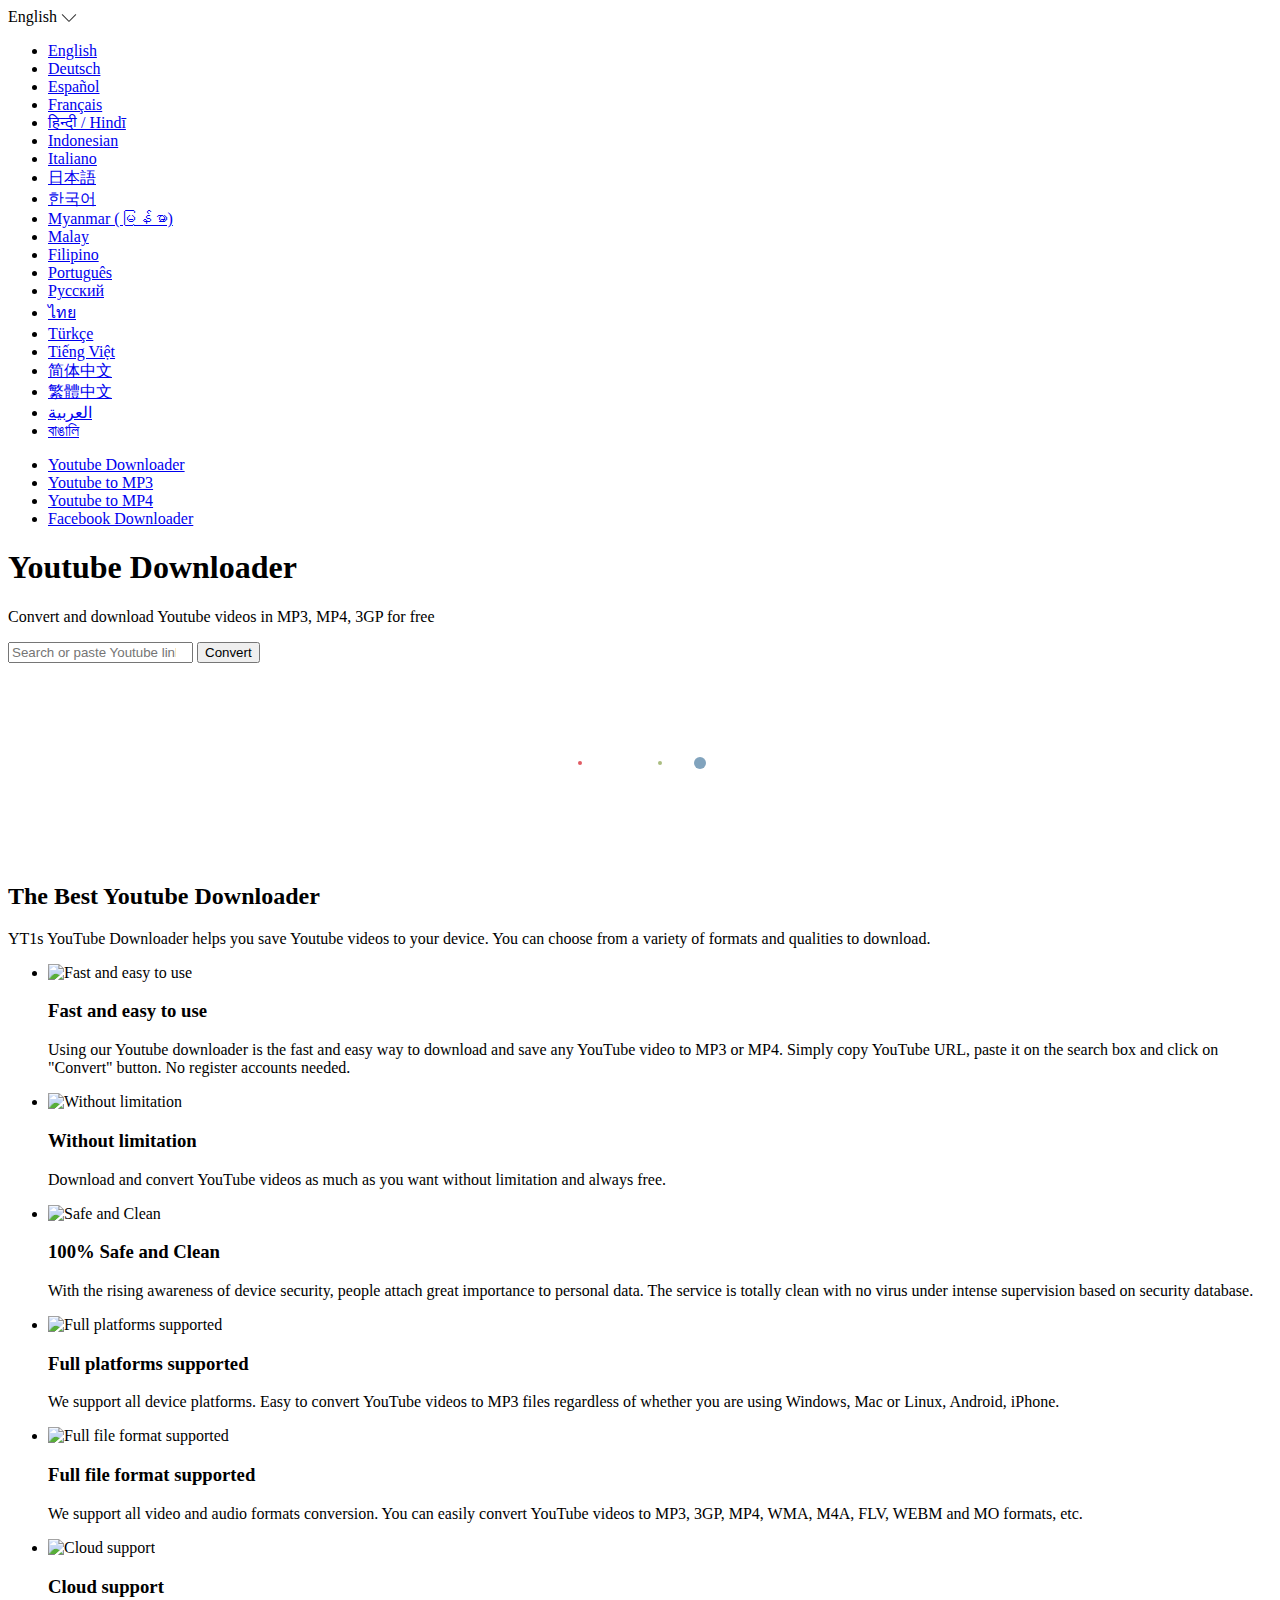
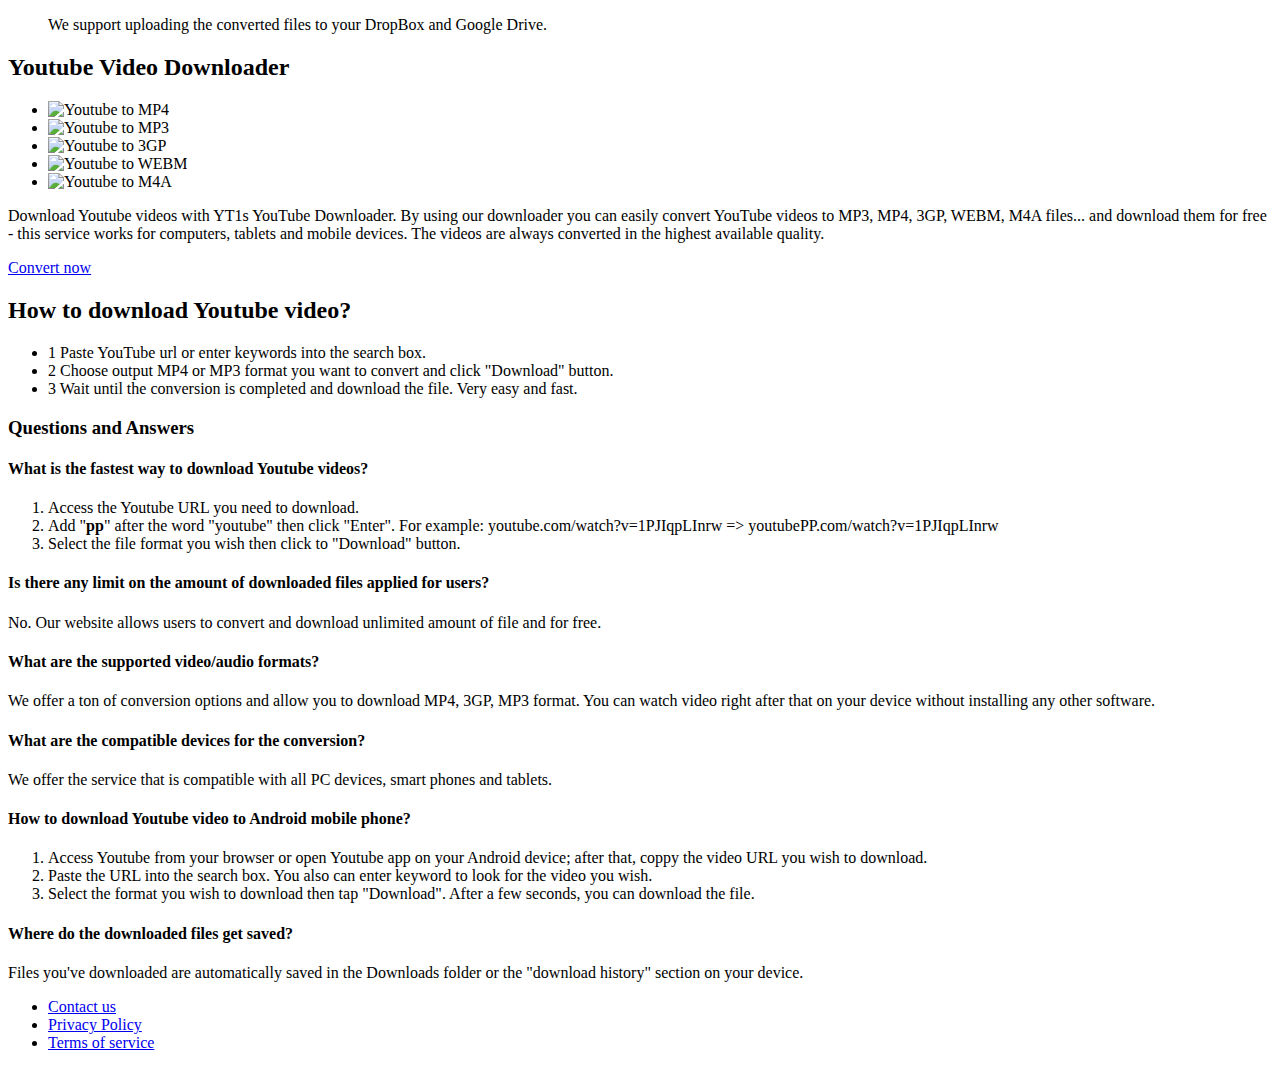
==== index.html @ 45b71938 "initial" ====
<!DOCTYPE html>
<html lang="en">

<head>
    <title>Youtube Downloader - Online Youtube Video Downloader | YT1s.com</title>
    <meta http-equiv="content-type" content="text/html; charset=UTF-8" />
    <meta name="viewport" content="width=device-width, initial-scale=1, maximum-scale=1" />
    <meta name="description"
        content="Convert and download Youtube videos to MP3, MP4, 3GP for free with our Youtube Downloader. The downloading is very quick and simple, just wait a few seconds for the file to be ready on your device." />
    <meta http-equiv="X-UA-Compatible" content="IE=edge" />
    <meta name="robots" content="index, follow">
    <meta property="og:title" content="Youtube Downloader - Online Youtube Video Downloader | YT1s.com" />
    <meta property="og:description"
        content="Convert and download Youtube videos to MP3, MP4, 3GP for free with our Youtube Downloader. The downloading is very quick and simple, just wait a few seconds for the file to be ready on your device." />
    <meta property="og:image" content="https://yt1s.com/statics/image/logo.svg" />
    <link rel="canonical" href="https://yt1s.com/en1" />
    <link rel="alternate" href="https://yt1s.com/en1" hreflang="x-default" />
    <link rel="alternate" href="https://yt1s.com/en1" hreflang="en" />
    <link rel="alternate" href="https://yt1s.com/de1" hreflang="de" />
    <link rel="alternate" href="https://yt1s.com/es1" hreflang="es" />
    <link rel="alternate" href="https://yt1s.com/fr" hreflang="fr" />
    <link rel="alternate" href="https://yt1s.com/hi" hreflang="hi" />
    <link rel="alternate" href="https://yt1s.com/id" hreflang="id" />
    <link rel="alternate" href="https://yt1s.com/it1" hreflang="it" />
    <link rel="alternate" href="https://yt1s.com/ja1" hreflang="ja" />
    <link rel="alternate" href="https://yt1s.com/ko1" hreflang="ko" />
    <link rel="alternate" href="https://yt1s.com/my1" hreflang="my" />
    <link rel="alternate" href="https://yt1s.com/ms" hreflang="ms" />
    <link rel="alternate" href="https://yt1s.com/ph" hreflang="en-PH" />
    <link rel="alternate" href="https://yt1s.com/pt1" hreflang="pt" />
    <link rel="alternate" href="https://yt1s.com/ru1" hreflang="ru" />
    <link rel="alternate" href="https://yt1s.com/th" hreflang="th" />
    <link rel="alternate" href="https://yt1s.com/tr1" hreflang="tr" />
    <link rel="alternate" href="https://yt1s.com/vi1" hreflang="vi" />
    <link rel="alternate" href="https://yt1s.com/zh-cn" hreflang="zh-CN" />
    <link rel="alternate" href="https://yt1s.com/zh-tw" hreflang="zh-TW" />
    <link rel="alternate" href="https://yt1s.com/sa1" hreflang="sa" />
    <link rel="alternate" href="https://yt1s.com/bn" hreflang="bn" />
    <link rel="icon" type="image/png" href="https://yt1s.com/statics/image/favicon.png" />
    <link rel="apple-touch-icon-precomposed" sizes="57x57"
        href="https://yt1s.com/statics/image/apple-touch-icon-57x57.png" />
    <link rel="apple-touch-icon-precomposed" sizes="114x114"
        href="https://yt1s.com/statics/image/apple-touch-icon-114x114.png" />
    <link rel="apple-touch-icon-precomposed" sizes="72x72"
        href="https://yt1s.com/statics/image/apple-touch-icon-72x72.png" />
    <link rel="apple-touch-icon-precomposed" sizes="144x144"
        href="https://yt1s.com/statics/image/apple-touch-icon-144x144.png" />
    <link rel="apple-touch-icon-precomposed" sizes="60x60"
        href="https://yt1s.com/statics/image/apple-touch-icon-60x60.png" />
    <link rel="apple-touch-icon-precomposed" sizes="120x120"
        href="https://yt1s.com/statics/image/apple-touch-icon-120x120.png" />
    <link rel="apple-touch-icon-precomposed" sizes="76x76"
        href="https://yt1s.com/statics/image/apple-touch-icon-76x76.png" />
    <link rel="apple-touch-icon-precomposed" sizes="152x152"
        href="https://yt1s.com/statics/image/apple-touch-icon-152x152.png" />
    <link rel="icon" type="image/png" href="https://yt1s.com/statics/image/favicon-196x196.png" sizes="196x196" />
    <link rel="icon" type="image/png" href="https://yt1s.com/statics/image/favicon-96x96.png" sizes="96x96" />
    <link rel="icon" type="image/png" href="https://yt1s.com/statics/image/favicon-32x32.png" sizes="32x32" />
    <link rel="icon" type="image/png" href="https://yt1s.com/statics/image/favicon-16x16.png" sizes="16x16" />
    <link rel="icon" type="image/png" href="https://yt1s.com/statics/image/favicon-128x128.png" sizes="128x128" />
    <meta name="application-name" content="YT1s" />
    <link rel="stylesheet" type="text/css" href="https://yt1s.com/statics/css/style.css?v=1.99">
</head>

<body>
    <header>
        <div class="main_nav">
            <div class="language">
                <div class="tool"><span>English </span>
                    <svg xmlns="http://www.w3.org/2000/svg" width="16" height="8" viewBox="0 0 16 8" fill="none">
                        <path
                            d="M15.0449 0.291415C14.8464 0.0929657 14.5239 0.0929657 14.3255 0.291415L7.9999 6.6294L1.66192 0.291415C1.46347 0.0929657 1.14099 0.0929657 0.942538 0.291415C0.744089 0.489865 0.744089 0.812346 0.942538 1.0108L7.62781 7.69606C7.72703 7.79529 7.85107 7.8449 7.9875 7.8449C8.11153 7.8449 8.24796 7.79529 8.34719 7.69606L15.0325 1.0108C15.2433 0.812346 15.2433 0.489865 15.0449 0.291415Z"
                            fill="#333333" />
                    </svg>
                </div>
                <div class="sub-language">
                    <ul class="sub_menu">
                        <li><a data-lang="en" href="/en1">English</a></li>
                        <li><a data-lang="de" href="/de1">Deutsch</a></li>
                        <li><a data-lang="es" href="/es1">Español</a></li>
                        <li><a data-lang="fr" href="/fr">Français</a></li>
                        <li><a data-lang="hi" href="/hi">हिन्दी / Hindī</a></li>
                        <li><a data-lang="id" href="/id">Indonesian</a></li>
                        <li><a data-lang="it" href="/it1">Italiano</a></li>
                        <li><a data-lang="ja" href="/ja1">日本語</a></li>
                        <li><a data-lang="ko" href="/ko1">한국어</a></li>
                        <li><a data-lang="my" href="/my1">Myanmar (မြန်မာ)</a></li>
                        <li><a data-lang="ms" href="/ms">Malay</a></li>
                        <li><a data-lang="ph" href="/ph">Filipino</a></li>
                        <li><a data-lang="pt" href="/pt1">Português</a></li>
                        <li><a data-lang="ru" href="/ru1">Русский</a></li>
                        <li><a data-lang="th" href="/th">ไทย</a></li>
                        <li><a data-lang="tr" href="/tr1">Türkçe</a></li>
                        <li><a data-lang="vi" href="/vi1">Tiếng Việt</a></li>
                        <li><a data-lang="zh-cn" href="/zh-cn">简体中文</a></li>
                        <li><a data-lang="zh-tw" href="/zh-tw">繁體中文</a></li>
                        <li><a data-lang="sa" href="/sa1">العربية</a></li>
                        <li><a data-lang="bn" href="/bn">বাঙালি</a></li>
                    </ul>
                </div>
            </div>
        </div>
        <div id="navbar" class="navbar-collapse">
            <ul class="nav navbar-nav">
                <li>
                    <a href="/en1" class="active">
                        Youtube Downloader
                    </a>
                </li>
                <li><a href="/youtube-to-mp3/en1">
                        Youtube to MP3
                    </a>
                </li>
                <li> <a href="/youtube-to-mp4">
                        Youtube to MP4
                    </a>
                </li>
                <li> <a href="/facebook-downloader">
                        Facebook Downloader
                    </a>
                </li>
            </ul>
        </div>
    </header>
    <div class="container">
        <div class="ftco-section center" id="convert">
            <h1 class="title">Youtube Downloader</h1>
            <p>Convert and download Youtube videos in MP3, MP4, 3GP for free</p>
            <form id="search-form" class="search-form relative" action="/en1" method="GET">
                <input id="youtubeUrlInput" type="search" name="q" class="search__input" aria-label="Search"
                    placeholder="Search or paste Youtube link here" value="">
                <button id="download" class="btn-red" type="button" onclick="generateIframe()">Convert</button>
            </form>
            <div id="loader-wrapper" class="hidden">
                <svg xmlns="http://www.w3.org/2000/svg" xmlns:xlink="http://www.w3.org/1999/xlink"
                    style="margin:auto;background:#fff;display:block;" width="200px" height="200px"
                    viewBox="0 0 100 100" preserveAspectRatio="xMidYMid">
                    <g transform="translate(20 50)">
                        <circle cx="0" cy="0" r="6" fill="#e15b64">
                            <animateTransform attributeName="transform" type="scale" begin="-0.375s" calcMode="spline"
                                keySplines="0.3 0 0.7 1;0.3 0 0.7 1" values="0;1;0" keyTimes="0;0.5;1" dur="1s"
                                repeatCount="indefinite"></animateTransform>
                        </circle>
                    </g>
                    <g transform="translate(40 50)">
                        <circle cx="0" cy="0" r="6" fill="#f8b26a">
                            <animateTransform attributeName="transform" type="scale" begin="-0.25s" calcMode="spline"
                                keySplines="0.3 0 0.7 1;0.3 0 0.7 1" values="0;1;0" keyTimes="0;0.5;1" dur="1s"
                                repeatCount="indefinite"></animateTransform>
                        </circle>
                    </g>
                    <g transform="translate(60 50)">
                        <circle cx="0" cy="0" r="6" fill="#abbd81">
                            <animateTransform attributeName="transform" type="scale" begin="-0.125s" calcMode="spline"
                                keySplines="0.3 0 0.7 1;0.3 0 0.7 1" values="0;1;0" keyTimes="0;0.5;1" dur="1s"
                                repeatCount="indefinite"></animateTransform>
                        </circle>
                    </g>
                    <g transform="translate(80 50)">
                        <circle cx="0" cy="0" r="6" fill="#81a3bd">
                            <animateTransform attributeName="transform" type="scale" begin="0s" calcMode="spline"
                                keySplines="0.3 0 0.7 1;0.3 0 0.7 1" values="0;1;0" keyTimes="0;0.5;1" dur="1s"
                                repeatCount="indefinite"></animateTransform>
                        </circle>
                    </g>
                </svg>
            </div>
            <div id="search-result">
                <!-- Iframe container -->
                <div id="iframeContainer"></div>
            </div>
        </div>
        <div class="ftco-section center">
            <h2 class="title">The Best Youtube Downloader</h2>
            <p class="mw70">YT1s YouTube Downloader helps you save Youtube videos to your device. You can choose from a
                variety of formats and qualities to download.</p>
            <ul class="listitem items-more">
                <li>
                    <div class="post-image bg1">
                        <img src="https://yt1s.com/statics/image/clock.svg" alt="Fast and easy to use">
                    </div>
                    <div class="post-content">
                        <h3>Fast and easy to use</h3>
                        <p>Using our Youtube downloader is the fast and easy way to download and save any YouTube video
                            to MP3 or MP4. Simply copy YouTube URL, paste it on the search box and click on "Convert"
                            button. No register accounts needed. </p>
                    </div>
                </li>
                <li>
                    <div class="post-image bg2">
                        <img src="https://yt1s.com/statics/image/limit.svg" alt="Without limitation">
                    </div>
                    <div class="post-content">
                        <h3>Without limitation</h3>
                        <p>Download and convert YouTube videos as much as you want without limitation and always free.
                        </p>
                    </div>
                </li>
                <li>
                    <div class="post-image bg3">
                        <img src="https://yt1s.com/statics/image/safe.svg" alt="Safe and Clean">
                    </div>
                    <div class="post-content">
                        <h3>100% Safe and Clean</h3>
                        <p>With the rising awareness of device security, people attach great importance to personal
                            data. The service is totally clean with no virus under intense supervision based on security
                            database. </p>
                    </div>
                </li>
                <li>
                    <div class="post-image bg4">
                        <img src="https://yt1s.com/statics/image/platform.svg" alt="Full platforms supported">
                    </div>
                    <div class="post-content">
                        <h3>Full platforms supported</h3>
                        <p>We support all device platforms. Easy to convert YouTube videos to MP3 files regardless of
                            whether you are using Windows, Mac or Linux, Android, iPhone. </p>
                    </div>
                </li>
                <li>
                    <div class="post-image bg5">
                        <img src="https://yt1s.com/statics/image/support.svg" alt="Full file format supported">
                    </div>
                    <div class="post-content">
                        <h3>Full file format supported</h3>
                        <p>We support all video and audio formats conversion. You can easily convert YouTube videos to
                            MP3, 3GP, MP4, WMA, M4A, FLV, WEBM and MO formats, etc. </p>
                    </div>
                </li>
                <li>
                    <div class="post-image bg6">
                        <img src="https://yt1s.com/statics/image/cloud.svg" alt="Cloud support">
                    </div>
                    <div class="post-content">
                        <h3>Cloud support</h3>
                        <p>We support uploading the converted files to your DropBox and Google Drive. </p>
                    </div>
                </li>
            </ul>
        </div>
        <div class="ftco-section center">
            <h2 class="title">Youtube Video Downloader</h2>
            <ul class="listicon">
                <li>
                    <img src="https://yt1s.com/statics/image/icon1.svg" alt="Youtube to MP4">
                </li>
                <li>
                    <img src="https://yt1s.com/statics/image/icon2.svg" alt="Youtube to MP3">
                </li>
                <li>
                    <img src="https://yt1s.com/statics/image/icon3.svg" alt="Youtube to 3GP">
                </li>
                <li>
                    <img src="https://yt1s.com/statics/image/icon4.svg" alt="Youtube to WEBM">
                </li>
                <li>
                    <img src="https://yt1s.com/statics/image/icon5.svg" alt="Youtube to M4A">
                </li>
            </ul>
            <p class="mw70">Download Youtube videos with YT1s YouTube Downloader. By using our downloader you can easily
                convert YouTube videos to MP3, MP4, 3GP, WEBM, M4A files... and download them for free - this service
                works for computers, tablets and mobile devices. The videos are always converted in the highest
                available quality.</p>
            <p class="magT40"><a class="btn-red mag0" type="button" href="#convert">Convert now</a></p>
        </div>
        <div class="ftco-section center">
            <h2 class="title">How to download Youtube video? </h2>
            <ul class="listicon liststep">
                <li>
                    <span class="number">1</span>
                    <span>Paste YouTube url or enter keywords into the search box.</span>
                </li>
                <li>
                    <span class="number">2</span>
                    <span>Choose output MP4 or MP3 format you want to convert and click "Download" button.</span>
                </li>
                <li>
                    <span class="number">3</span>
                    <span>Wait until the conversion is completed and download the file. Very easy and fast.</span>
                </li>
            </ul>
        </div>
        <div class="ftco-section section-left">
            <section itemscope="" itemtype="https://schema.org/FAQPage">
                <div class="sf_container">
                    <div class="wrapper">
                        <div class="sf_faq">
                            <h3 class="title center">Questions and Answers</h3>
                            <div class="faq_item" itemprop="mainEntity" itemscope=""
                                itemtype="https://schema.org/Question">
                                <div class="faq_item_title">
                                    <h4 itemprop="name">What is the fastest way to download Youtube videos?</h4>
                                </div>
                                <div class="faq_item_content" id="divId" itemprop="acceptedAnswer" itemscope=""
                                    itemtype="https://schema.org/Answer">
                                    <div itemprop="text">
                                        <ol>
                                            <li>Access the Youtube URL you need to download.</li>
                                            <li>Add "<b>pp</b>" after the word "youtube" then click "Enter". For
                                                example: youtube.com/watch?v=1PJIqpLInrw =>
                                                youtubePP.com/watch?v=1PJIqpLInrw</li>
                                            <li>Select the file format you wish then click to "Download" button.</li>
                                        </ol>
                                    </div>
                                </div>
                            </div>
                            <div class="faq_item" itemprop="mainEntity" itemscope=""
                                itemtype="https://schema.org/Question">
                                <div class="faq_item_title">
                                    <h4 itemprop="name">Is there any limit on the amount of downloaded files applied for
                                        users?</h4>
                                </div>
                                <div class="faq_item_content" id="divId" itemprop="acceptedAnswer" itemscope=""
                                    itemtype="https://schema.org/Answer">
                                    <div itemprop="text">
                                        No. Our website allows users to convert and download unlimited amount of file
                                        and for free. </div>
                                </div>
                            </div>
                            <div class="faq_item" itemprop="mainEntity" itemscope=""
                                itemtype="https://schema.org/Question">
                                <div class="faq_item_title">
                                    <h4 itemprop="name">What are the supported video/audio formats?</h4>
                                </div>
                                <div class="faq_item_content" id="divId" itemprop="acceptedAnswer" itemscope=""
                                    itemtype="https://schema.org/Answer">
                                    <div itemprop="text">
                                        We offer a ton of conversion options and allow you to download MP4, 3GP, MP3
                                        format. You can watch video right after that on your device without installing
                                        any other software. </div>
                                </div>
                            </div>
                            <div class="faq_item" itemprop="mainEntity" itemscope=""
                                itemtype="https://schema.org/Question">
                                <div class="faq_item_title">
                                    <h4 itemprop="name">What are the compatible devices for the conversion?</h4>
                                </div>
                                <div class="faq_item_content" id="divId" itemprop="acceptedAnswer" itemscope=""
                                    itemtype="https://schema.org/Answer">
                                    <div itemprop="text">
                                        We offer the service that is compatible with all PC devices, smart phones and
                                        tablets. </div>
                                </div>
                            </div>
                            <div class="faq_item" itemprop="mainEntity" itemscope=""
                                itemtype="https://schema.org/Question">
                                <div class="faq_item_title">
                                    <h4 itemprop="name">How to download Youtube video to Android mobile phone?</h4>
                                </div>
                                <div class="faq_item_content" id="divId" itemprop="acceptedAnswer" itemscope=""
                                    itemtype="https://schema.org/Answer">
                                    <div itemprop="text">
                                        <ol>
                                            <li>Access Youtube from your browser or open Youtube app on your Android
                                                device; after that, coppy the video URL you wish to download. </li>
                                            <li>Paste the URL into the search box. You also can enter keyword to look
                                                for the video you wish. </li>
                                            <li>Select the format you wish to download then tap "Download". After a few
                                                seconds, you can download the file.</li>
                                        </ol>
                                    </div>
                                </div>
                            </div>
                            <div class="faq_item" itemprop="mainEntity" itemscope=""
                                itemtype="https://schema.org/Question">
                                <div class="faq_item_title">
                                    <h4 itemprop="name">Where do the downloaded files get saved?</h4>
                                </div>
                                <div class="faq_item_content" id="divId" itemprop="acceptedAnswer" itemscope=""
                                    itemtype="https://schema.org/Answer">
                                    <div itemprop="text">
                                        Files you've downloaded are automatically saved in the Downloads folder or the
                                        "download history" section on your device. </div>
                                </div>
                            </div>
                        </div>
                    </div>
                </div>
            </section>
        </div>
    </div>
    <footer>
        <div class="copyright">
            <ul class="flex flex-a-i-center">
                <li><a href="/contact-us">Contact us</a></li>
                <li><a href="/privacy-policy">Privacy Policy</a></li>
                <li><a href="/terms-of-service">Terms of service</a></li>
            </ul>
        </div>
    </footer>

    <script src="./script.js"></script>
</body>

</html>
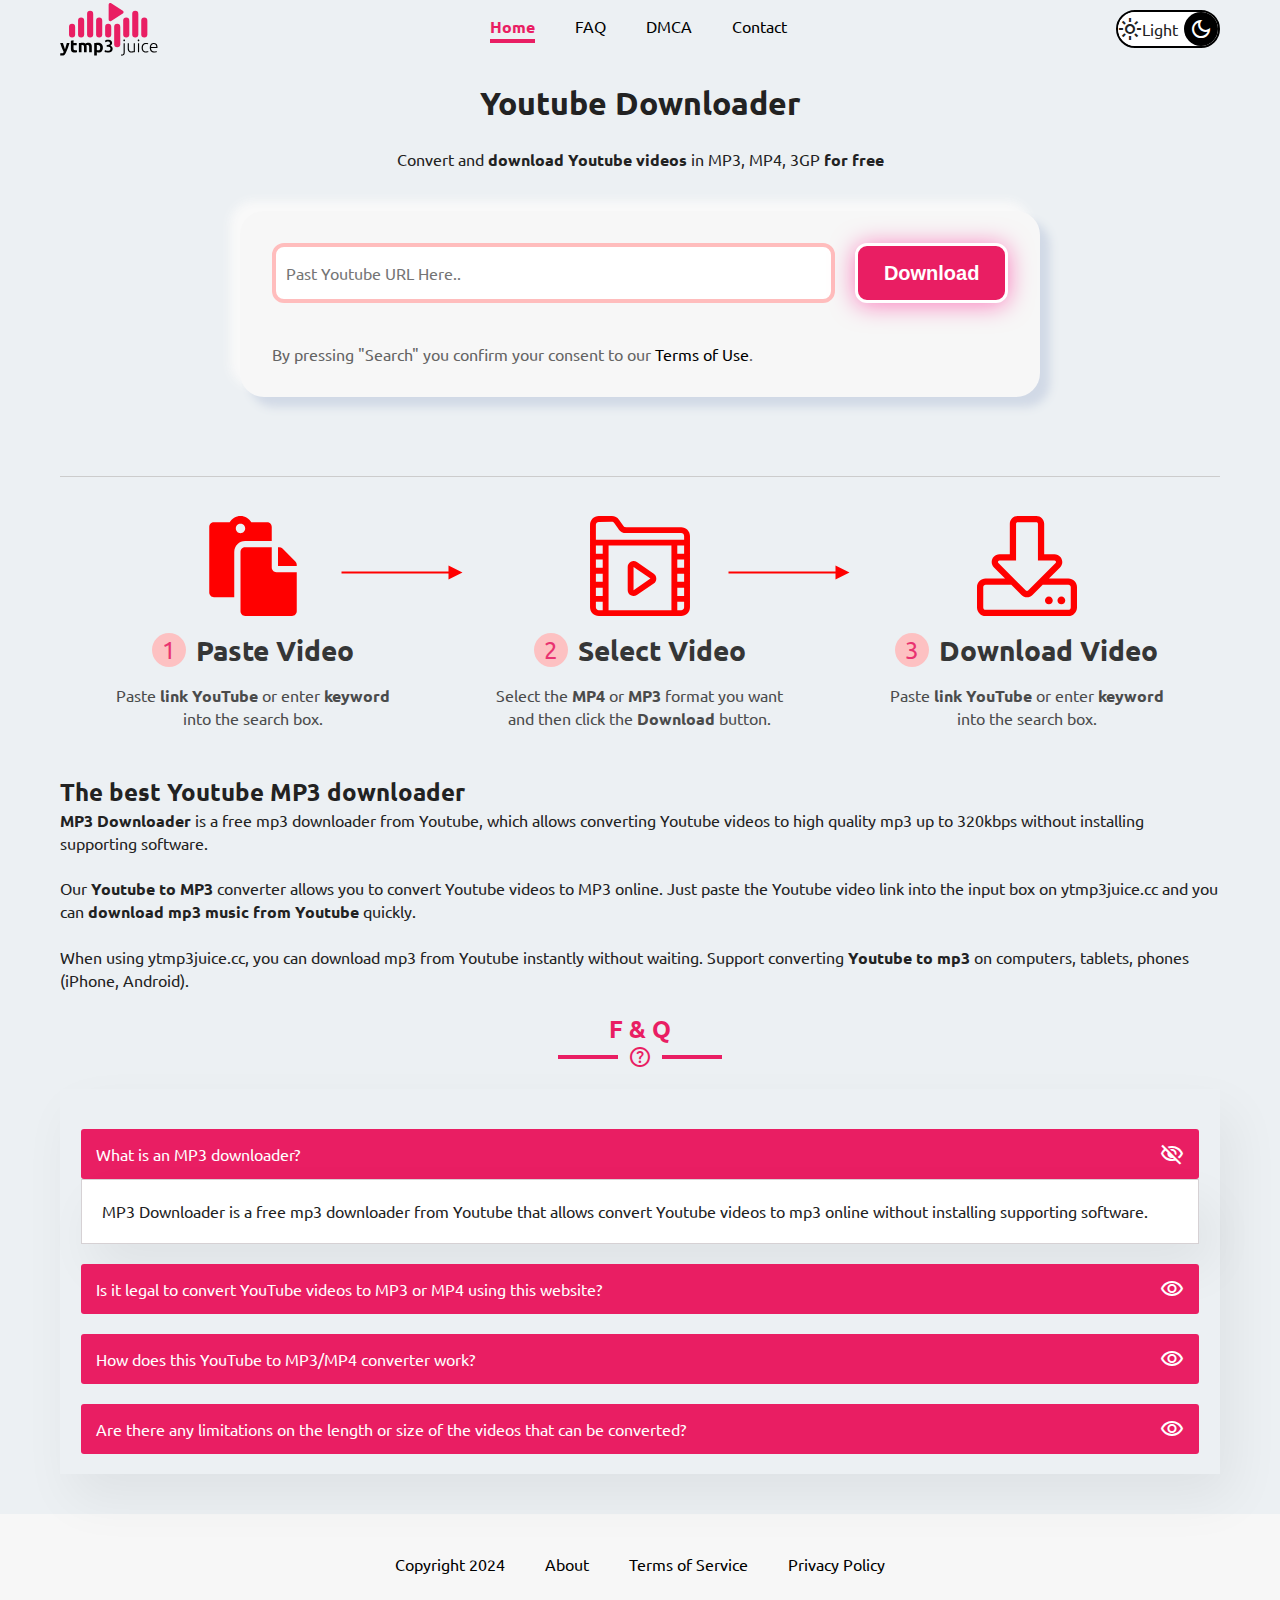
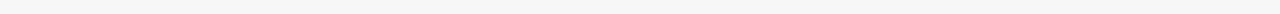
==== commit 4f1d53bc: "new Version V 1.0" ====
--- a/index.html
+++ b/index.html
@@ -1,395 +1,290 @@
-<!DOCTYPE html>
-<html lang="en">
+<!doctype html>
+<html class="no-js" lang="">
 
 <head>
-    <title>Youtube Downloader - Online Youtube Video Downloader | YT1s.com</title>
-    <meta http-equiv="content-type" content="text/html; charset=UTF-8" />
-    <meta name="viewport" content="width=device-width, initial-scale=1, maximum-scale=1" />
-    <meta name="description"
-        content="Convert and download Youtube videos to MP3, MP4, 3GP for free with our Youtube Downloader. The downloading is very quick and simple, just wait a few seconds for the file to be ready on your device." />
-    <meta http-equiv="X-UA-Compatible" content="IE=edge" />
-    <meta name="robots" content="index, follow">
-    <meta property="og:title" content="Youtube Downloader - Online Youtube Video Downloader | YT1s.com" />
-    <meta property="og:description"
-        content="Convert and download Youtube videos to MP3, MP4, 3GP for free with our Youtube Downloader. The downloading is very quick and simple, just wait a few seconds for the file to be ready on your device." />
-    <meta property="og:image" content="https://yt1s.com/statics/image/logo.svg" />
-    <link rel="canonical" href="https://yt1s.com/en1" />
-    <link rel="alternate" href="https://yt1s.com/en1" hreflang="x-default" />
-    <link rel="alternate" href="https://yt1s.com/en1" hreflang="en" />
-    <link rel="alternate" href="https://yt1s.com/de1" hreflang="de" />
-    <link rel="alternate" href="https://yt1s.com/es1" hreflang="es" />
-    <link rel="alternate" href="https://yt1s.com/fr" hreflang="fr" />
-    <link rel="alternate" href="https://yt1s.com/hi" hreflang="hi" />
-    <link rel="alternate" href="https://yt1s.com/id" hreflang="id" />
-    <link rel="alternate" href="https://yt1s.com/it1" hreflang="it" />
-    <link rel="alternate" href="https://yt1s.com/ja1" hreflang="ja" />
-    <link rel="alternate" href="https://yt1s.com/ko1" hreflang="ko" />
-    <link rel="alternate" href="https://yt1s.com/my1" hreflang="my" />
-    <link rel="alternate" href="https://yt1s.com/ms" hreflang="ms" />
-    <link rel="alternate" href="https://yt1s.com/ph" hreflang="en-PH" />
-    <link rel="alternate" href="https://yt1s.com/pt1" hreflang="pt" />
-    <link rel="alternate" href="https://yt1s.com/ru1" hreflang="ru" />
-    <link rel="alternate" href="https://yt1s.com/th" hreflang="th" />
-    <link rel="alternate" href="https://yt1s.com/tr1" hreflang="tr" />
-    <link rel="alternate" href="https://yt1s.com/vi1" hreflang="vi" />
-    <link rel="alternate" href="https://yt1s.com/zh-cn" hreflang="zh-CN" />
-    <link rel="alternate" href="https://yt1s.com/zh-tw" hreflang="zh-TW" />
-    <link rel="alternate" href="https://yt1s.com/sa1" hreflang="sa" />
-    <link rel="alternate" href="https://yt1s.com/bn" hreflang="bn" />
-    <link rel="icon" type="image/png" href="https://yt1s.com/statics/image/favicon.png" />
-    <link rel="apple-touch-icon-precomposed" sizes="57x57"
-        href="https://yt1s.com/statics/image/apple-touch-icon-57x57.png" />
-    <link rel="apple-touch-icon-precomposed" sizes="114x114"
-        href="https://yt1s.com/statics/image/apple-touch-icon-114x114.png" />
-    <link rel="apple-touch-icon-precomposed" sizes="72x72"
-        href="https://yt1s.com/statics/image/apple-touch-icon-72x72.png" />
-    <link rel="apple-touch-icon-precomposed" sizes="144x144"
-        href="https://yt1s.com/statics/image/apple-touch-icon-144x144.png" />
-    <link rel="apple-touch-icon-precomposed" sizes="60x60"
-        href="https://yt1s.com/statics/image/apple-touch-icon-60x60.png" />
-    <link rel="apple-touch-icon-precomposed" sizes="120x120"
-        href="https://yt1s.com/statics/image/apple-touch-icon-120x120.png" />
-    <link rel="apple-touch-icon-precomposed" sizes="76x76"
-        href="https://yt1s.com/statics/image/apple-touch-icon-76x76.png" />
-    <link rel="apple-touch-icon-precomposed" sizes="152x152"
-        href="https://yt1s.com/statics/image/apple-touch-icon-152x152.png" />
-    <link rel="icon" type="image/png" href="https://yt1s.com/statics/image/favicon-196x196.png" sizes="196x196" />
-    <link rel="icon" type="image/png" href="https://yt1s.com/statics/image/favicon-96x96.png" sizes="96x96" />
-    <link rel="icon" type="image/png" href="https://yt1s.com/statics/image/favicon-32x32.png" sizes="32x32" />
-    <link rel="icon" type="image/png" href="https://yt1s.com/statics/image/favicon-16x16.png" sizes="16x16" />
-    <link rel="icon" type="image/png" href="https://yt1s.com/statics/image/favicon-128x128.png" sizes="128x128" />
-    <meta name="application-name" content="YT1s" />
-    <link rel="stylesheet" type="text/css" href="https://yt1s.com/statics/css/style.css?v=1.99">
+  <meta charset="UTF-8">
+  <meta name="viewport" content="width=device-width, initial-scale=1.0">
+  <meta name="description"
+    content="Free YouTube to MP3 Converter and Downloader. Convert and download YouTube videos to MP3 format.">
+  <meta name="keywords"
+    content="YouTube to MP3, YouTube converter, MP3 converter, free MP3 download, YouTube downloader">
+
+  <!-- Favicon -->
+  <link rel="icon" href="favicon.ico" type="image/x-icon">
+
+  <!-- Open Graph Meta Tags -->
+  <meta property="og:title" content="YTMP3Juice - Free YouTube to MP3 Converter">
+  <meta property="og:description"
+    content="Free YouTube to MP3 Converter and Downloader. Convert and download YouTube videos to MP3 format.">
+  <meta property="og:image" content="link to your website's main image">
+  <meta property="og:url" content="https://ytmp3juice.cc/">
+  <meta property="og:type" content="website">
+
+  <!-- Twitter Meta Tags -->
+  <meta name="twitter:card" content="summary_large_image">
+  <meta name="twitter:site" content="@yourtwitterhandle">
+  <meta name="twitter:title" content="YTMP3Juice - Free YouTube to MP3 Converter">
+  <meta name="twitter:description"
+    content="Free YouTube to MP3 Converter and Downloader. Convert and download YouTube videos to MP3 format.">
+  <meta name="twitter:image" content="link to your website's main image">
+
+  <!-- Title Tag -->
+  <title>YTMP3Juice - Free YouTube to MP3 Converter</title>
+
+  <link rel="manifest" href="site.webmanifest">
+  <link rel="apple-touch-icon" href="icon.png">
+  <!-- Place favicon.ico in the root directory -->
+
+  <link rel="stylesheet"
+    href="https://fonts.googleapis.com/css2?family=Material+Symbols+Outlined:opsz,wght,FILL,GRAD@20..48,100..700,0..1,-50..200" />
+  <link rel="stylesheet" href="css/normalize.css">
+  <link rel="stylesheet" href="css/main.css">
+  <link rel="stylesheet" href="css/style.css" media="screen and (min-width: 768px)">
+  <link rel="stylesheet" href="css/mobile.css" media="screen and (max-width: 767px)">
+
+  <meta name="theme-color" content="#fafafa">
 </head>
 
 <body>
-    <header>
-        <div class="main_nav">
-            <div class="language">
-                <div class="tool"><span>English </span>
-                    <svg xmlns="http://www.w3.org/2000/svg" width="16" height="8" viewBox="0 0 16 8" fill="none">
-                        <path
-                            d="M15.0449 0.291415C14.8464 0.0929657 14.5239 0.0929657 14.3255 0.291415L7.9999 6.6294L1.66192 0.291415C1.46347 0.0929657 1.14099 0.0929657 0.942538 0.291415C0.744089 0.489865 0.744089 0.812346 0.942538 1.0108L7.62781 7.69606C7.72703 7.79529 7.85107 7.8449 7.9875 7.8449C8.11153 7.8449 8.24796 7.79529 8.34719 7.69606L15.0325 1.0108C15.2433 0.812346 15.2433 0.489865 15.0449 0.291415Z"
-                            fill="#333333" />
-                    </svg>
-                </div>
-                <div class="sub-language">
-                    <ul class="sub_menu">
-                        <li><a data-lang="en" href="/en1">English</a></li>
-                        <li><a data-lang="de" href="/de1">Deutsch</a></li>
-                        <li><a data-lang="es" href="/es1">Español</a></li>
-                        <li><a data-lang="fr" href="/fr">Français</a></li>
-                        <li><a data-lang="hi" href="/hi">हिन्दी / Hindī</a></li>
-                        <li><a data-lang="id" href="/id">Indonesian</a></li>
-                        <li><a data-lang="it" href="/it1">Italiano</a></li>
-                        <li><a data-lang="ja" href="/ja1">日本語</a></li>
-                        <li><a data-lang="ko" href="/ko1">한국어</a></li>
-                        <li><a data-lang="my" href="/my1">Myanmar (မြန်မာ)</a></li>
-                        <li><a data-lang="ms" href="/ms">Malay</a></li>
-                        <li><a data-lang="ph" href="/ph">Filipino</a></li>
-                        <li><a data-lang="pt" href="/pt1">Português</a></li>
-                        <li><a data-lang="ru" href="/ru1">Русский</a></li>
-                        <li><a data-lang="th" href="/th">ไทย</a></li>
-                        <li><a data-lang="tr" href="/tr1">Türkçe</a></li>
-                        <li><a data-lang="vi" href="/vi1">Tiếng Việt</a></li>
-                        <li><a data-lang="zh-cn" href="/zh-cn">简体中文</a></li>
-                        <li><a data-lang="zh-tw" href="/zh-tw">繁體中文</a></li>
-                        <li><a data-lang="sa" href="/sa1">العربية</a></li>
-                        <li><a data-lang="bn" href="/bn">বাঙালি</a></li>
-                    </ul>
-                </div>
+
+  <header>
+    <div class="content-container flex-between flex-align">
+      <div class="logo flex-center">
+        <img src="./img/ytmp3juice-logo.svg" alt="ytmp3juice logo img">
+      </div>
+      <nav>
+        <ul class="flex">
+          <li><a class="active" href="#">Home</a></li>
+          <li><a href="#">FAQ</a></li>
+          <li><a href="#">DMCA</a></li>
+          <li><a href="#">Contact</a></li>
+        </ul>
+      </nav>
+      <div class="mode toggle flex" onclick="this.classList.toggle('dark')">
+        <input type="checkbox" name="dark-mode" id="dark-mode">
+        <div class="light flex-align">
+          <div class="icon flex-center">
+            <span class="material-symbols-outlined">
+              light_mode
+            </span>
+          </div>
+          <span class="label">Light</span>
+        </div>
+        <div class="dark flex-align">
+          <div class="icon flex-center">
+            <span class="material-symbols-outlined">
+              dark_mode
+            </span>
+          </div>
+          <span class="label">Dark</span>
+        </div>
+      </div>
+      <!-- <div class="languages flex">
+        <span>English</span>
+        <div class="icon">
+          <span class="material-symbols-outlined">
+            expand_more
+          </span>
+        </div>
+      </div> -->
+    </div>
+
+  </header>
+
+  <main>
+    <div class="content-container">
+      <h1 class="title">Youtube Downloader</h1>
+      <p class="sub-title">Convert and <b>download Youtube videos</b> in MP3, MP4, 3GP <b>for free</b></p>
+
+      <div class="search-container">
+        <form class="flex">
+          <input type="text" placeholder="Past Youtube URL Here.." required>
+          <button class="bubbly-button" type="submit">Download</button>
+        </form>
+        <p>By pressing "Search" you confirm your consent to our <a href="#">Terms of Use</a>.</p>
+      </div>
+
+      <br>
+      <hr>
+      <br>
+
+      <section class="guide flex" id="why-section">
+        <div class="step-card">
+          <div class="icon">
+            <img src="./img/paste2.svg" alt="past icon">
+          </div>
+          <div class="title flex-center">
+            <div class="count flex-center">1</div>
+            <h3>Paste Video</h3>
+          </div>
+          <p class="description">
+            Paste <b>link YouTube</b> or enter <b>keyword</b> into the search box.
+          </p>
+          <div class="next-arrow">
+            <img src="./img/line-with-arrow.svg" alt="">
+          </div>
+        </div>
+        <div class="step-card">
+          <div class="icon">
+            <img src="./img/video.svg" alt="past icon">
+          </div>
+          <div class="title flex-center">
+            <div class="count flex-center">2</div>
+            <h3>Select Video</h3>
+          </div>
+          <p class="description">
+            Select the <b>MP4</b> or <b>MP3</b> format you want and then click the <b>Download</b> button.
+          </p>
+          <div class="next-arrow">
+            <img src="./img/line-with-arrow.svg" alt="">
+          </div>
+        </div>
+        <div class="step-card">
+          <div class="icon">
+            <img src="./img/download.svg" alt="past icon">
+          </div>
+          <div class="title flex-center">
+            <div class="count flex-center">3</div>
+            <h3>Download Video</h3>
+          </div>
+          <p class="description">
+            Paste <b>link YouTube</b> or enter <b>keyword</b> into the search box.
+          </p>
+        </div>
+      </section>
+
+      <br>
+      <br>
+
+      <section class="why-us">
+        <h2>The best Youtube MP3 downloader</h2>
+        <p>
+          <b>MP3 Downloader</b> is a free mp3 downloader from Youtube, which allows converting Youtube videos to high
+          quality mp3
+          up to 320kbps without installing supporting software.
+        </p><br>
+        <p>Our <b>Youtube to MP3</b> converter allows you to convert Youtube videos to MP3 online. Just paste the
+          Youtube video
+          link into the input box on ytmp3juice.cc and you can <b>download mp3 music from Youtube</b> quickly.
+        </p><br>
+        When using ytmp3juice.cc, you can download mp3 from Youtube instantly without waiting. Support converting
+        <b>Youtube
+          to mp3</b> on computers, tablets, phones (iPhone, Android).
+      </section>
+
+      <section class="section-faq">
+        <div class="section-container">
+          <div class="label">
+            <h2>F & Q</h2>
+            <div class="ln">
+              <span class="material-symbols-outlined">
+                <!-- fiber_manual_record -->
+                help
+              </span>
             </div>
-        </div>
-        <div id="navbar" class="navbar-collapse">
-            <ul class="nav navbar-nav">
-                <li>
-                    <a href="/en1" class="active">
-                        Youtube Downloader
-                    </a>
-                </li>
-                <li><a href="/youtube-to-mp3/en1">
-                        Youtube to MP3
-                    </a>
-                </li>
-                <li> <a href="/youtube-to-mp4">
-                        Youtube to MP4
-                    </a>
-                </li>
-                <li> <a href="/facebook-downloader">
-                        Facebook Downloader
-                    </a>
-                </li>
-            </ul>
-        </div>
-    </header>
-    <div class="container">
-        <div class="ftco-section center" id="convert">
-            <h1 class="title">Youtube Downloader</h1>
-            <p>Convert and download Youtube videos in MP3, MP4, 3GP for free</p>
-            <form id="search-form" class="search-form relative" action="/en1" method="GET">
-                <input id="youtubeUrlInput" type="search" name="q" class="search__input" aria-label="Search"
-                    placeholder="Search or paste Youtube link here" value="">
-                <button id="download" class="btn-red" type="button" onclick="generateIframe()">Convert</button>
-            </form>
-            <div id="loader-wrapper" class="hidden">
-                <svg xmlns="http://www.w3.org/2000/svg" xmlns:xlink="http://www.w3.org/1999/xlink"
-                    style="margin:auto;background:#fff;display:block;" width="200px" height="200px"
-                    viewBox="0 0 100 100" preserveAspectRatio="xMidYMid">
-                    <g transform="translate(20 50)">
-                        <circle cx="0" cy="0" r="6" fill="#e15b64">
-                            <animateTransform attributeName="transform" type="scale" begin="-0.375s" calcMode="spline"
-                                keySplines="0.3 0 0.7 1;0.3 0 0.7 1" values="0;1;0" keyTimes="0;0.5;1" dur="1s"
-                                repeatCount="indefinite"></animateTransform>
-                        </circle>
-                    </g>
-                    <g transform="translate(40 50)">
-                        <circle cx="0" cy="0" r="6" fill="#f8b26a">
-                            <animateTransform attributeName="transform" type="scale" begin="-0.25s" calcMode="spline"
-                                keySplines="0.3 0 0.7 1;0.3 0 0.7 1" values="0;1;0" keyTimes="0;0.5;1" dur="1s"
-                                repeatCount="indefinite"></animateTransform>
-                        </circle>
-                    </g>
-                    <g transform="translate(60 50)">
-                        <circle cx="0" cy="0" r="6" fill="#abbd81">
-                            <animateTransform attributeName="transform" type="scale" begin="-0.125s" calcMode="spline"
-                                keySplines="0.3 0 0.7 1;0.3 0 0.7 1" values="0;1;0" keyTimes="0;0.5;1" dur="1s"
-                                repeatCount="indefinite"></animateTransform>
-                        </circle>
-                    </g>
-                    <g transform="translate(80 50)">
-                        <circle cx="0" cy="0" r="6" fill="#81a3bd">
-                            <animateTransform attributeName="transform" type="scale" begin="0s" calcMode="spline"
-                                keySplines="0.3 0 0.7 1;0.3 0 0.7 1" values="0;1;0" keyTimes="0;0.5;1" dur="1s"
-                                repeatCount="indefinite"></animateTransform>
-                        </circle>
-                    </g>
-                </svg>
+          </div>
+          <div class="box">
+            <div class="form">
+              <div class="faq-list">
+                <div class="faq">
+                  <div class="faq-question">
+                    <a href="#!">
+                      <span>What is an MP3 downloader?</span>
+                      <span class="material-symbols-outlined">
+                        visibility_off
+                      </span>
+                    </a>
+                  </div>
+                  <div class="collapsible">
+                    <p>
+                      MP3 Downloader is a free mp3 downloader from Youtube that allows convert Youtube videos to mp3
+                      online without installing supporting software.
+                    </p>
+                  </div>
+                </div>
+                <div class="faq">
+                  <div class="faq-question">
+                    <a href="#!">
+                      <span>Is it legal to convert YouTube videos to MP3 or MP4 using this website?</span>
+                      <span class="material-symbols-outlined">
+                        visibility
+                      </span>
+                    </a>
+                  </div>
+                  <div id="faq2" class="collapsible hidden">
+                    <p>
+                      Our website operates within the bounds of copyright laws, and it is the user's responsibility to
+                      ensure that they have the right to convert and download the content.
+                    </p>
+                  </div>
+                </div>
+                <div class="faq">
+                  <div class="faq-question">
+                    <a href="#!">
+                      <span>How does this YouTube to MP3/MP4 converter work?</span>
+                      <span class="material-symbols-outlined">
+                        visibility
+                      </span>
+                    </a>
+                  </div>
+                  <div id="faq2" class="collapsible hidden">
+                    <p>
+                      Our converter extracts the audio or video stream from the YouTube link provided by the user and
+                      converts it into the desired MP3 or MP4 format.
+                    </p>
+                  </div>
+                </div>
+                <div class="faq">
+                  <div class="faq-question">
+                    <a href="#!">
+                      <span>Are there any limitations on the length or size of the videos that can be converted?</span>
+                      <span class="material-symbols-outlined">
+                        visibility
+                      </span>
+                    </a>
+                  </div>
+                  <div id="faq2" class="collapsible hidden">
+                    <p>
+                      Currently, there are no restrictions on the length or size of the videos that can be converted.
+                      Users can convert videos of any duration.
+                    </p>
+                  </div>
+                </div>
+              </div>
             </div>
-            <div id="search-result">
-                <!-- Iframe container -->
-                <div id="iframeContainer"></div>
-            </div>
-        </div>
-        <div class="ftco-section center">
-            <h2 class="title">The Best Youtube Downloader</h2>
-            <p class="mw70">YT1s YouTube Downloader helps you save Youtube videos to your device. You can choose from a
-                variety of formats and qualities to download.</p>
-            <ul class="listitem items-more">
-                <li>
-                    <div class="post-image bg1">
-                        <img src="https://yt1s.com/statics/image/clock.svg" alt="Fast and easy to use">
-                    </div>
-                    <div class="post-content">
-                        <h3>Fast and easy to use</h3>
-                        <p>Using our Youtube downloader is the fast and easy way to download and save any YouTube video
-                            to MP3 or MP4. Simply copy YouTube URL, paste it on the search box and click on "Convert"
-                            button. No register accounts needed. </p>
-                    </div>
-                </li>
-                <li>
-                    <div class="post-image bg2">
-                        <img src="https://yt1s.com/statics/image/limit.svg" alt="Without limitation">
-                    </div>
-                    <div class="post-content">
-                        <h3>Without limitation</h3>
-                        <p>Download and convert YouTube videos as much as you want without limitation and always free.
-                        </p>
-                    </div>
-                </li>
-                <li>
-                    <div class="post-image bg3">
-                        <img src="https://yt1s.com/statics/image/safe.svg" alt="Safe and Clean">
-                    </div>
-                    <div class="post-content">
-                        <h3>100% Safe and Clean</h3>
-                        <p>With the rising awareness of device security, people attach great importance to personal
-                            data. The service is totally clean with no virus under intense supervision based on security
-                            database. </p>
-                    </div>
-                </li>
-                <li>
-                    <div class="post-image bg4">
-                        <img src="https://yt1s.com/statics/image/platform.svg" alt="Full platforms supported">
-                    </div>
-                    <div class="post-content">
-                        <h3>Full platforms supported</h3>
-                        <p>We support all device platforms. Easy to convert YouTube videos to MP3 files regardless of
-                            whether you are using Windows, Mac or Linux, Android, iPhone. </p>
-                    </div>
-                </li>
-                <li>
-                    <div class="post-image bg5">
-                        <img src="https://yt1s.com/statics/image/support.svg" alt="Full file format supported">
-                    </div>
-                    <div class="post-content">
-                        <h3>Full file format supported</h3>
-                        <p>We support all video and audio formats conversion. You can easily convert YouTube videos to
-                            MP3, 3GP, MP4, WMA, M4A, FLV, WEBM and MO formats, etc. </p>
-                    </div>
-                </li>
-                <li>
-                    <div class="post-image bg6">
-                        <img src="https://yt1s.com/statics/image/cloud.svg" alt="Cloud support">
-                    </div>
-                    <div class="post-content">
-                        <h3>Cloud support</h3>
-                        <p>We support uploading the converted files to your DropBox and Google Drive. </p>
-                    </div>
-                </li>
-            </ul>
-        </div>
-        <div class="ftco-section center">
-            <h2 class="title">Youtube Video Downloader</h2>
-            <ul class="listicon">
-                <li>
-                    <img src="https://yt1s.com/statics/image/icon1.svg" alt="Youtube to MP4">
-                </li>
-                <li>
-                    <img src="https://yt1s.com/statics/image/icon2.svg" alt="Youtube to MP3">
-                </li>
-                <li>
-                    <img src="https://yt1s.com/statics/image/icon3.svg" alt="Youtube to 3GP">
-                </li>
-                <li>
-                    <img src="https://yt1s.com/statics/image/icon4.svg" alt="Youtube to WEBM">
-                </li>
-                <li>
-                    <img src="https://yt1s.com/statics/image/icon5.svg" alt="Youtube to M4A">
-                </li>
-            </ul>
-            <p class="mw70">Download Youtube videos with YT1s YouTube Downloader. By using our downloader you can easily
-                convert YouTube videos to MP3, MP4, 3GP, WEBM, M4A files... and download them for free - this service
-                works for computers, tablets and mobile devices. The videos are always converted in the highest
-                available quality.</p>
-            <p class="magT40"><a class="btn-red mag0" type="button" href="#convert">Convert now</a></p>
-        </div>
-        <div class="ftco-section center">
-            <h2 class="title">How to download Youtube video? </h2>
-            <ul class="listicon liststep">
-                <li>
-                    <span class="number">1</span>
-                    <span>Paste YouTube url or enter keywords into the search box.</span>
-                </li>
-                <li>
-                    <span class="number">2</span>
-                    <span>Choose output MP4 or MP3 format you want to convert and click "Download" button.</span>
-                </li>
-                <li>
-                    <span class="number">3</span>
-                    <span>Wait until the conversion is completed and download the file. Very easy and fast.</span>
-                </li>
-            </ul>
-        </div>
-        <div class="ftco-section section-left">
-            <section itemscope="" itemtype="https://schema.org/FAQPage">
-                <div class="sf_container">
-                    <div class="wrapper">
-                        <div class="sf_faq">
-                            <h3 class="title center">Questions and Answers</h3>
-                            <div class="faq_item" itemprop="mainEntity" itemscope=""
-                                itemtype="https://schema.org/Question">
-                                <div class="faq_item_title">
-                                    <h4 itemprop="name">What is the fastest way to download Youtube videos?</h4>
-                                </div>
-                                <div class="faq_item_content" id="divId" itemprop="acceptedAnswer" itemscope=""
-                                    itemtype="https://schema.org/Answer">
-                                    <div itemprop="text">
-                                        <ol>
-                                            <li>Access the Youtube URL you need to download.</li>
-                                            <li>Add "<b>pp</b>" after the word "youtube" then click "Enter". For
-                                                example: youtube.com/watch?v=1PJIqpLInrw =>
-                                                youtubePP.com/watch?v=1PJIqpLInrw</li>
-                                            <li>Select the file format you wish then click to "Download" button.</li>
-                                        </ol>
-                                    </div>
-                                </div>
-                            </div>
-                            <div class="faq_item" itemprop="mainEntity" itemscope=""
-                                itemtype="https://schema.org/Question">
-                                <div class="faq_item_title">
-                                    <h4 itemprop="name">Is there any limit on the amount of downloaded files applied for
-                                        users?</h4>
-                                </div>
-                                <div class="faq_item_content" id="divId" itemprop="acceptedAnswer" itemscope=""
-                                    itemtype="https://schema.org/Answer">
-                                    <div itemprop="text">
-                                        No. Our website allows users to convert and download unlimited amount of file
-                                        and for free. </div>
-                                </div>
-                            </div>
-                            <div class="faq_item" itemprop="mainEntity" itemscope=""
-                                itemtype="https://schema.org/Question">
-                                <div class="faq_item_title">
-                                    <h4 itemprop="name">What are the supported video/audio formats?</h4>
-                                </div>
-                                <div class="faq_item_content" id="divId" itemprop="acceptedAnswer" itemscope=""
-                                    itemtype="https://schema.org/Answer">
-                                    <div itemprop="text">
-                                        We offer a ton of conversion options and allow you to download MP4, 3GP, MP3
-                                        format. You can watch video right after that on your device without installing
-                                        any other software. </div>
-                                </div>
-                            </div>
-                            <div class="faq_item" itemprop="mainEntity" itemscope=""
-                                itemtype="https://schema.org/Question">
-                                <div class="faq_item_title">
-                                    <h4 itemprop="name">What are the compatible devices for the conversion?</h4>
-                                </div>
-                                <div class="faq_item_content" id="divId" itemprop="acceptedAnswer" itemscope=""
-                                    itemtype="https://schema.org/Answer">
-                                    <div itemprop="text">
-                                        We offer the service that is compatible with all PC devices, smart phones and
-                                        tablets. </div>
-                                </div>
-                            </div>
-                            <div class="faq_item" itemprop="mainEntity" itemscope=""
-                                itemtype="https://schema.org/Question">
-                                <div class="faq_item_title">
-                                    <h4 itemprop="name">How to download Youtube video to Android mobile phone?</h4>
-                                </div>
-                                <div class="faq_item_content" id="divId" itemprop="acceptedAnswer" itemscope=""
-                                    itemtype="https://schema.org/Answer">
-                                    <div itemprop="text">
-                                        <ol>
-                                            <li>Access Youtube from your browser or open Youtube app on your Android
-                                                device; after that, coppy the video URL you wish to download. </li>
-                                            <li>Paste the URL into the search box. You also can enter keyword to look
-                                                for the video you wish. </li>
-                                            <li>Select the format you wish to download then tap "Download". After a few
-                                                seconds, you can download the file.</li>
-                                        </ol>
-                                    </div>
-                                </div>
-                            </div>
-                            <div class="faq_item" itemprop="mainEntity" itemscope=""
-                                itemtype="https://schema.org/Question">
-                                <div class="faq_item_title">
-                                    <h4 itemprop="name">Where do the downloaded files get saved?</h4>
-                                </div>
-                                <div class="faq_item_content" id="divId" itemprop="acceptedAnswer" itemscope=""
-                                    itemtype="https://schema.org/Answer">
-                                    <div itemprop="text">
-                                        Files you've downloaded are automatically saved in the Downloads folder or the
-                                        "download history" section on your device. </div>
-                                </div>
-                            </div>
-                        </div>
-                    </div>
-                </div>
-            </section>
-        </div>
+          </div>
+        </div>
+      </section>
     </div>
-    <footer>
-        <div class="copyright">
-            <ul class="flex flex-a-i-center">
-                <li><a href="/contact-us">Contact us</a></li>
-                <li><a href="/privacy-policy">Privacy Policy</a></li>
-                <li><a href="/terms-of-service">Terms of service</a></li>
-            </ul>
-        </div>
-    </footer>
-
-    <script src="./script.js"></script>
+
+
+  </main>
+
+  <footer>
+    <div class="content-container flex-center">
+      <ul class="flex">
+        <li><a href="#">Copyright 2024</a></li>
+        <li><a href="#">About</a></li>
+        <li><a href="#">Terms of Service</a></li>
+        <li><a href="#">Privacy Policy</a></li>
+      </ul>
+    </div>
+  </footer>
+
+
+
+  <script src="js/vendor/modernizr-3.11.2.min.js"></script>
+  <script src="js/plugins.js"></script>
+  <script src="js/main.js"></script>
+
+  <!-- Google Analytics: change UA-XXXXX-Y to be your site's ID. -->
+  <!--
+  <script>
+    window.ga = function () { ga.q.push(arguments) }; ga.q = []; ga.l = +new Date;
+    ga('create', 'UA-XXXXX-Y', 'auto'); ga('set', 'anonymizeIp', true); ga('set', 'transport', 'beacon'); ga('send', 'pageview')
+  </script>
+  <script src="https://www.google-analytics.com/analytics.js" async></script>
+  -->
 </body>
 
 </html>--- a/css/main.css
+++ b/css/main.css
@@ -0,0 +1,263 @@
+/*! HTML5 Boilerplate v8.0.0 | MIT License | https://html5boilerplate.com/ */
+
+/* main.css 2.1.0 | MIT License | https://github.com/h5bp/main.css#readme */
+/*
+ * What follows is the result of much research on cross-browser styling.
+ * Credit left inline and big thanks to Nicolas Gallagher, Jonathan Neal,
+ * Kroc Camen, and the H5BP dev community and team.
+ */
+
+/* ==========================================================================
+   Base styles: opinionated defaults
+   ========================================================================== */
+
+html {
+  color: #222;
+  font-size: 1em;
+  line-height: 1.4;
+}
+
+/*
+ * Remove text-shadow in selection highlight:
+ * https://twitter.com/miketaylr/status/12228805301
+ *
+ * Vendor-prefixed and regular ::selection selectors cannot be combined:
+ * https://stackoverflow.com/a/16982510/7133471
+ *
+ * Customize the background color to match your design.
+ */
+
+::-moz-selection {
+  background: #b3d4fc;
+  text-shadow: none;
+}
+
+::selection {
+  background: #b3d4fc;
+  text-shadow: none;
+}
+
+/*
+ * A better looking default horizontal rule
+ */
+
+hr {
+  display: block;
+  height: 1px;
+  border: 0;
+  border-top: 1px solid #ccc;
+  margin: 1em 0;
+  padding: 0;
+}
+
+/*
+ * Remove the gap between audio, canvas, iframes,
+ * images, videos and the bottom of their containers:
+ * https://github.com/h5bp/html5-boilerplate/issues/440
+ */
+
+audio,
+canvas,
+iframe,
+img,
+svg,
+video {
+  vertical-align: middle;
+}
+
+/*
+ * Remove default fieldset styles.
+ */
+
+fieldset {
+  border: 0;
+  margin: 0;
+  padding: 0;
+}
+
+/*
+ * Allow only vertical resizing of textareas.
+ */
+
+textarea {
+  resize: vertical;
+}
+
+/* ==========================================================================
+   Author's custom styles
+   ========================================================================== */
+
+/* ==========================================================================
+   Helper classes
+   ========================================================================== */
+
+/*
+ * Hide visually and from screen readers
+ */
+
+.hidden,
+[hidden] {
+  display: none !important;
+}
+
+/*
+ * Hide only visually, but have it available for screen readers:
+ * https://snook.ca/archives/html_and_css/hiding-content-for-accessibility
+ *
+ * 1. For long content, line feeds are not interpreted as spaces and small width
+ *    causes content to wrap 1 word per line:
+ *    https://medium.com/@jessebeach/beware-smushed-off-screen-accessible-text-5952a4c2cbfe
+ */
+
+.sr-only {
+  border: 0;
+  clip: rect(0, 0, 0, 0);
+  height: 1px;
+  margin: -1px;
+  overflow: hidden;
+  padding: 0;
+  position: absolute;
+  white-space: nowrap;
+  width: 1px;
+  /* 1 */
+}
+
+/*
+ * Extends the .sr-only class to allow the element
+ * to be focusable when navigated to via the keyboard:
+ * https://www.drupal.org/node/897638
+ */
+
+.sr-only.focusable:active,
+.sr-only.focusable:focus {
+  clip: auto;
+  height: auto;
+  margin: 0;
+  overflow: visible;
+  position: static;
+  white-space: inherit;
+  width: auto;
+}
+
+/*
+ * Hide visually and from screen readers, but maintain layout
+ */
+
+.invisible {
+  visibility: hidden;
+}
+
+/*
+ * Clearfix: contain floats
+ *
+ * For modern browsers
+ * 1. The space content is one way to avoid an Opera bug when the
+ *    `contenteditable` attribute is included anywhere else in the document.
+ *    Otherwise it causes space to appear at the top and bottom of elements
+ *    that receive the `clearfix` class.
+ * 2. The use of `table` rather than `block` is only necessary if using
+ *    `:before` to contain the top-margins of child elements.
+ */
+
+.clearfix::before,
+.clearfix::after {
+  content: " ";
+  display: table;
+}
+
+.clearfix::after {
+  clear: both;
+}
+
+/* ==========================================================================
+   EXAMPLE Media Queries for Responsive Design.
+   These examples override the primary ('mobile first') styles.
+   Modify as content requires.
+   ========================================================================== */
+
+@media only screen and (min-width: 35em) {
+  /* Style adjustments for viewports that meet the condition */
+}
+
+@media print,
+  (-webkit-min-device-pixel-ratio: 1.25),
+  (min-resolution: 1.25dppx),
+  (min-resolution: 120dpi) {
+  /* Style adjustments for high resolution devices */
+}
+
+/* ==========================================================================
+   Print styles.
+   Inlined to avoid the additional HTTP request:
+   https://www.phpied.com/delay-loading-your-print-css/
+   ========================================================================== */
+
+@media print {
+  *,
+  *::before,
+  *::after {
+    background: #fff !important;
+    color: #000 !important;
+    /* Black prints faster */
+    box-shadow: none !important;
+    text-shadow: none !important;
+  }
+
+  a,
+  a:visited {
+    text-decoration: underline;
+  }
+
+  a[href]::after {
+    content: " (" attr(href) ")";
+  }
+
+  abbr[title]::after {
+    content: " (" attr(title) ")";
+  }
+
+  /*
+   * Don't show links that are fragment identifiers,
+   * or use the `javascript:` pseudo protocol
+   */
+  a[href^="#"]::after,
+  a[href^="javascript:"]::after {
+    content: "";
+  }
+
+  pre {
+    white-space: pre-wrap !important;
+  }
+
+  pre,
+  blockquote {
+    border: 1px solid #999;
+    page-break-inside: avoid;
+  }
+
+  /*
+   * Printing Tables:
+   * https://web.archive.org/web/20180815150934/http://css-discuss.incutio.com/wiki/Printing_Tables
+   */
+  thead {
+    display: table-header-group;
+  }
+
+  tr,
+  img {
+    page-break-inside: avoid;
+  }
+
+  p,
+  h2,
+  h3 {
+    orphans: 3;
+    widows: 3;
+  }
+
+  h2,
+  h3 {
+    page-break-after: avoid;
+  }
+}
+
--- a/css/style.css
+++ b/css/style.css
@@ -0,0 +1,350 @@
+@import url("https://fonts.googleapis.com/css2?family=Ubuntu:wght@400;500;700&display=swap");
+* {
+  margin: 0;
+  padding: 0;
+  box-sizing: border-box;
+  font-family: "Ubuntu", sans-serif;
+}
+
+.absolute-center {
+  position: absolute;
+  top: 50%;
+  left: 50%;
+  transform: translate(-50%, -50%);
+}
+
+.hidden {
+  display: none;
+}
+
+.flex-center {
+  display: flex;
+  justify-content: center;
+  align-items: center;
+}
+
+.flex-between {
+  display: flex;
+  justify-content: space-between;
+}
+
+.flex-align {
+  display: flex;
+  align-items: center;
+}
+
+.flex {
+  display: flex;
+}
+
+a {
+  text-decoration: none;
+  color: #000;
+  cursor: pointer;
+}
+
+button:hover {
+  cursor: pointer;
+}
+
+button,
+input {
+  outline: none;
+  border: none;
+  border-radius: 4px;
+}
+
+body::-webkit-scrollbar,
+.scroll::-webkit-scrollbar {
+  width: 10px;
+  background: #000;
+}
+body::-webkit-scrollbar-track,
+.scroll::-webkit-scrollbar-track {
+  -webkit-box-shadow: inset 0px 0px 6px rgba(0, 0, 0, 0.3);
+}
+body::-webkit-scrollbar-thumb,
+.scroll::-webkit-scrollbar-thumb {
+  background-color: #e91e63;
+}
+
+.section-faq {
+  margin-bottom: 40px;
+}
+.section-faq .label {
+  display: flex;
+  flex-direction: column;
+  justify-content: center;
+  align-items: center;
+  margin: 20px 0;
+}
+.section-faq .label h2 {
+  color: #e91e63;
+}
+.section-faq .label .ln {
+  display: flex;
+  align-items: center;
+}
+.section-faq .label .ln span {
+  color: #e91e63;
+  margin: 0 10px;
+}
+.section-faq .label .ln::before,
+.section-faq .label .ln::after {
+  content: "";
+  display: block;
+  width: 60px;
+  height: 4px;
+  background: #e91e63;
+}
+
+.faqsItem {
+  display: flex;
+  justify-content: space-between;
+  align-items: center;
+  width: 100%;
+}
+.faqsItem .icon-container {
+  font-size: 24px;
+}
+
+.section-faq .box {
+  position: relative;
+  display: flex;
+  justify-content: space-between;
+}
+
+.section-faq .box .form {
+  width: 100%;
+  padding: 20px 21px;
+  box-shadow: 12px 24px 50px 0 rgba(0, 0, 0, 0.06);
+}
+
+.section-faq .faq-list .faq .faq-question {
+  background-color: #e91e63;
+  min-height: 50px;
+  display: flex;
+  align-items: center;
+  justify-content: space-between;
+  padding: 10px 15px;
+  color: #fff;
+  border-radius: 3px;
+  cursor: pointer;
+  margin-top: 20px;
+}
+
+.section-faq .faq-list .faq .faq-question a {
+  color: white;
+  width: 100%;
+  display: flex;
+  align-items: center;
+  justify-content: space-between;
+}
+
+.section-faq .faq-list .faq .faq-question:hover {
+  background-color: #e91e63;
+}
+
+.section-faq .collapsible {
+  padding: 20px;
+  border: 1px solid #d6d1d4;
+  background-color: white;
+  box-shadow: 12px 24px 50px 0 rgba(0, 0, 0, 0.06);
+  transition: display 0.5s ease;
+  -webkit-transition: display 0.5s ease;
+  -moz-transition: display 0.5s ease;
+  -o-transition: display 0.5s ease;
+}
+
+.section-faq .collapsible .hidden {
+  display: none;
+  -webkit-transition: display 0.5s ease;
+  -moz-transition: display 0.5s ease;
+  -o-transition: display 0.5s ease;
+}
+
+.bubbly-button {
+  font-family: "Helvetica", "Arial", sans-serif;
+  -webkit-appearance: none;
+  -moz-appearance: none;
+       appearance: none;
+  background-color: #ff0081;
+  color: #fff;
+  border-radius: 4px;
+  border: none;
+  cursor: pointer;
+  position: relative;
+  transition: transform ease-in 0.1s, box-shadow ease-in 0.25s;
+  box-shadow: 0 2px 25px rgba(255, 0, 130, 0.5);
+}
+.bubbly-button:focus {
+  outline: 0;
+}
+.bubbly-button:active {
+  transform: scale(0.9);
+  background-color: #e60074;
+  box-shadow: 0 2px 25px rgba(255, 0, 130, 0.2);
+}
+
+body {
+  background-color: #ecf0f3;
+  width: 100%;
+}
+body .content-container {
+  max-width: 1200px;
+  margin: 0 auto;
+  padding: 0 20px;
+}
+body header {
+  height: 60px;
+}
+body header .logo {
+  max-width: 100px;
+}
+body header .logo img {
+  max-width: 100%;
+  max-height: 100%;
+}
+body header nav ul {
+  gap: 40px;
+  list-style: none;
+}
+body header nav ul a.active, body header nav ul a:hover {
+  color: #e91e63;
+  font-weight: bold;
+}
+body header nav ul a.active:after, body header nav ul a:hover:after {
+  content: "";
+  display: block;
+  width: 100%;
+  height: 4px;
+  background: #e91e63;
+}
+body header .mode {
+  width: 100px;
+  height: 34px;
+  background: #fff;
+  justify-content: space-between;
+  border-radius: 34px;
+  border: 2px solid #000;
+  box-sizing: content-box;
+  position: relative;
+  overflow: hidden;
+  cursor: pointer;
+  -webkit-user-select: none;
+     -moz-user-select: none;
+          user-select: none;
+}
+body header .mode input {
+  visibility: hidden;
+}
+body header .mode.dark .dark {
+  right: 0;
+}
+body header .mode > div {
+  width: 100%;
+  height: 34px;
+  border-radius: 34px;
+  position: absolute;
+}
+body header .mode > div.dark {
+  background: #000;
+  color: #fff;
+  right: -66px;
+  transition: right 0.2s ease;
+}
+body header .mode > div.dark .icon {
+  width: 34px;
+  height: 34px;
+  border-radius: 34px;
+}
+body header .mode > div.light {
+  background: #fff;
+}
+body main h1.title,
+body main p.sub-title {
+  text-align: center;
+}
+body main .search-container {
+  background-color: #ecf0f3;
+  background: #f7f7f7;
+  padding: 2rem;
+  border-radius: 24px;
+  max-width: 800px;
+  margin: 40px auto;
+  box-shadow: 10px 10px 10px #d1d9e6, -10px -10px 10px #f9f9f9;
+}
+body main .search-container form {
+  height: 60px;
+  gap: 20px;
+  margin-bottom: 40px;
+}
+body main .search-container form input {
+  border: 4px solid #ffbdbd;
+  border-radius: 12px;
+  width: 100%;
+  padding: 0 10px;
+}
+body main .search-container form input:hover, body main .search-container form input:focus {
+  border: 4px solid #e91e63 !important;
+}
+body main .search-container form button {
+  border-radius: 12px;
+  height: 100%;
+  background: #e91e63;
+  color: #fff;
+  width: 200px;
+  font-weight: bold;
+  font-size: 20px;
+  border: 3px solid #fff;
+}
+body main .search-container p {
+  font-size: 16px;
+  color: #646464;
+}
+body main section.guide {
+  flex-wrap: wrap;
+  justify-content: space-around;
+}
+body main section.guide .step-card {
+  max-width: 300px;
+  text-align: center;
+  position: relative;
+}
+body main section.guide .step-card .title {
+  gap: 10px;
+  font-size: 24px;
+  margin: 14px 0;
+  opacity: 0.9;
+}
+body main section.guide .step-card .title .count {
+  width: 34px;
+  height: 34px;
+  border-radius: 34px;
+  background: #ffbdbd;
+  color: #e91e63;
+}
+body main section.guide .step-card p {
+  text-align: center;
+  opacity: 0.8;
+}
+body main section.guide .step-card .next-arrow {
+  position: absolute;
+  top: 20%;
+  right: -20%;
+}
+body footer {
+  width: 100%;
+  height: 100px;
+  background: #f7f7f7;
+}
+body footer .content-container {
+  width: 100%;
+  height: 100%;
+}
+body footer ul {
+  list-style: none;
+  height: -moz-fit-content;
+  height: fit-content;
+  gap: 40px;
+}/*# sourceMappingURL=style.css.map */--- a/css/mobile.css
+++ b/css/mobile.css
@@ -0,0 +1,373 @@
+@import url("https://fonts.googleapis.com/css2?family=Ubuntu:wght@400;500;700&display=swap");
+* {
+  margin: 0;
+  padding: 0;
+  box-sizing: border-box;
+  font-family: "Ubuntu", sans-serif;
+}
+
+.absolute-center {
+  position: absolute;
+  top: 50%;
+  left: 50%;
+  transform: translate(-50%, -50%);
+}
+
+.hidden {
+  display: none;
+}
+
+.flex-center {
+  display: flex;
+  justify-content: center;
+  align-items: center;
+}
+
+.flex-between {
+  display: flex;
+  justify-content: space-between;
+}
+
+.flex-align {
+  display: flex;
+  align-items: center;
+}
+
+.flex {
+  display: flex;
+}
+
+a {
+  text-decoration: none;
+  color: #000;
+  cursor: pointer;
+}
+
+button:hover {
+  cursor: pointer;
+}
+
+button,
+input {
+  outline: none;
+  border: none;
+  border-radius: 4px;
+}
+
+body::-webkit-scrollbar,
+.scroll::-webkit-scrollbar {
+  width: 10px;
+  background: #000;
+}
+body::-webkit-scrollbar-track,
+.scroll::-webkit-scrollbar-track {
+  -webkit-box-shadow: inset 0px 0px 6px rgba(0, 0, 0, 0.3);
+}
+body::-webkit-scrollbar-thumb,
+.scroll::-webkit-scrollbar-thumb {
+  background-color: #e91e63;
+}
+
+.section-faq {
+  margin-bottom: 40px;
+}
+.section-faq .label {
+  display: flex;
+  flex-direction: column;
+  justify-content: center;
+  align-items: center;
+  margin: 20px 0;
+}
+.section-faq .label h2 {
+  color: #e91e63;
+}
+.section-faq .label .ln {
+  display: flex;
+  align-items: center;
+}
+.section-faq .label .ln span {
+  color: #e91e63;
+  margin: 0 10px;
+}
+.section-faq .label .ln::before,
+.section-faq .label .ln::after {
+  content: "";
+  display: block;
+  width: 60px;
+  height: 4px;
+  background: #e91e63;
+}
+
+.faqsItem {
+  display: flex;
+  justify-content: space-between;
+  align-items: center;
+  width: 100%;
+}
+.faqsItem .icon-container {
+  font-size: 24px;
+}
+
+.section-faq .box {
+  position: relative;
+  display: flex;
+  justify-content: space-between;
+}
+
+.section-faq .box .form {
+  width: 100%;
+  padding: 20px 21px;
+  box-shadow: 12px 24px 50px 0 rgba(0, 0, 0, 0.06);
+}
+
+.section-faq .faq-list .faq .faq-question {
+  background-color: #e91e63;
+  min-height: 50px;
+  display: flex;
+  align-items: center;
+  justify-content: space-between;
+  padding: 10px 15px;
+  color: #fff;
+  border-radius: 3px;
+  cursor: pointer;
+  margin-top: 20px;
+}
+
+.section-faq .faq-list .faq .faq-question a {
+  color: white;
+  width: 100%;
+  display: flex;
+  align-items: center;
+  justify-content: space-between;
+}
+
+.section-faq .faq-list .faq .faq-question:hover {
+  background-color: #e91e63;
+}
+
+.section-faq .collapsible {
+  padding: 20px;
+  border: 1px solid #d6d1d4;
+  background-color: white;
+  box-shadow: 12px 24px 50px 0 rgba(0, 0, 0, 0.06);
+  transition: display 0.5s ease;
+  -webkit-transition: display 0.5s ease;
+  -moz-transition: display 0.5s ease;
+  -o-transition: display 0.5s ease;
+}
+
+.section-faq .collapsible .hidden {
+  display: none;
+  -webkit-transition: display 0.5s ease;
+  -moz-transition: display 0.5s ease;
+  -o-transition: display 0.5s ease;
+}
+
+.bubbly-button {
+  font-family: "Helvetica", "Arial", sans-serif;
+  -webkit-appearance: none;
+  -moz-appearance: none;
+       appearance: none;
+  background-color: #ff0081;
+  color: #fff;
+  border-radius: 4px;
+  border: none;
+  cursor: pointer;
+  position: relative;
+  transition: transform ease-in 0.1s, box-shadow ease-in 0.25s;
+  box-shadow: 0 2px 25px rgba(255, 0, 130, 0.5);
+}
+.bubbly-button:focus {
+  outline: 0;
+}
+.bubbly-button:active {
+  transform: scale(0.9);
+  background-color: #e60074;
+  box-shadow: 0 2px 25px rgba(255, 0, 130, 0.2);
+}
+
+body {
+  background-color: #ecf0f3;
+  width: 100%;
+}
+body .content-container {
+  width: 100%;
+  margin: 0 auto;
+  padding: 0 10px;
+}
+body header {
+  margin-bottom: 140px;
+  width: 100%;
+}
+body header .content-container {
+  height: 60px;
+}
+body header .logo {
+  max-width: 140px;
+  position: absolute;
+  top: 80px;
+  left: 50%;
+  transform: translateX(-50%);
+}
+body header .logo img {
+  max-width: 100%;
+  max-height: 100%;
+}
+body header nav {
+  width: 100%;
+  margin-right: 20px;
+}
+body header nav ul {
+  width: 100%;
+  gap: 20px;
+  list-style: none;
+  justify-content: space-between;
+}
+body header nav ul a.active, body header nav ul a:hover {
+  color: #e91e63;
+  font-weight: bold;
+}
+body header nav ul a.active:after, body header nav ul a:hover:after {
+  content: "";
+  display: block;
+  width: 100%;
+  height: 4px;
+  background: #e91e63;
+}
+body header .mode {
+  width: 34px;
+  min-width: 34px;
+  height: 34px;
+  background: #fff;
+  justify-content: space-between;
+  border-radius: 34px;
+  border: 2px solid #000;
+  box-sizing: content-box;
+  position: relative;
+  overflow: hidden;
+  cursor: pointer;
+  -webkit-user-select: none;
+     -moz-user-select: none;
+          user-select: none;
+}
+body header .mode .label {
+  display: none;
+}
+body header .mode input {
+  visibility: hidden;
+}
+body header .mode.dark .dark {
+  right: 0;
+}
+body header .mode > div {
+  width: 100%;
+  height: 34px;
+  border-radius: 34px;
+  position: absolute;
+}
+body header .mode > div .icon {
+  width: 34px;
+  height: 34px;
+  border-radius: 34px;
+}
+body header .mode > div.dark {
+  background: #000;
+  color: #fff;
+  right: -66px;
+  transition: right 0.2s ease;
+}
+body header .mode > div.light {
+  background: #fff;
+}
+body main h1.title,
+body main p.sub-title {
+  text-align: center;
+}
+body main .search-container {
+  background-color: #ecf0f3;
+  background: #f7f7f7;
+  padding: 10px;
+  border-radius: 24px;
+  max-width: 800px;
+  margin: 40px auto;
+  box-shadow: 10px 10px 10px #d1d9e6, -10px -10px 10px #f9f9f9;
+}
+body main .search-container form {
+  gap: 20px;
+  margin-bottom: 40px;
+  flex-wrap: wrap;
+}
+body main .search-container form input {
+  border: 4px solid #ffbdbd;
+  border-radius: 12px;
+  width: 100%;
+  height: 60px;
+  padding: 0 10px;
+}
+body main .search-container form input:hover, body main .search-container form input:focus {
+  border: 4px solid #e91e63 !important;
+}
+body main .search-container form button {
+  border-radius: 12px;
+  height: 60px;
+  width: 100%;
+  background: #e91e63;
+  color: #fff;
+  font-weight: bold;
+  font-size: 20px;
+  border: 3px solid #fff;
+}
+body main .search-container p {
+  font-size: 16px;
+  color: #646464;
+}
+body main section.guide {
+  flex-wrap: wrap;
+  justify-content: space-around;
+}
+body main section.guide .step-card {
+  max-width: 300px;
+  text-align: center;
+  position: relative;
+  margin-bottom: 40px;
+}
+body main section.guide .step-card .title {
+  gap: 10px;
+  font-size: 24px;
+  margin: 14px 0;
+  opacity: 0.9;
+}
+body main section.guide .step-card .title .count {
+  width: 34px;
+  height: 34px;
+  border-radius: 34px;
+  background: #ffbdbd;
+  color: #e91e63;
+}
+body main section.guide .step-card p {
+  text-align: center;
+  opacity: 0.8;
+}
+body main section.guide .step-card .next-arrow {
+  position: absolute;
+  top: 20%;
+  right: -20%;
+  transform: rotate(90deg);
+}
+body footer {
+  width: 100%;
+  height: 100px;
+  background: #f7f7f7;
+  text-align: center;
+}
+body footer .content-container {
+  width: 100%;
+  height: 100%;
+}
+body footer ul {
+  list-style: none;
+  height: -moz-fit-content;
+  height: fit-content;
+  display: flex;
+  justify-content: space-between;
+}/*# sourceMappingURL=mobile.css.map */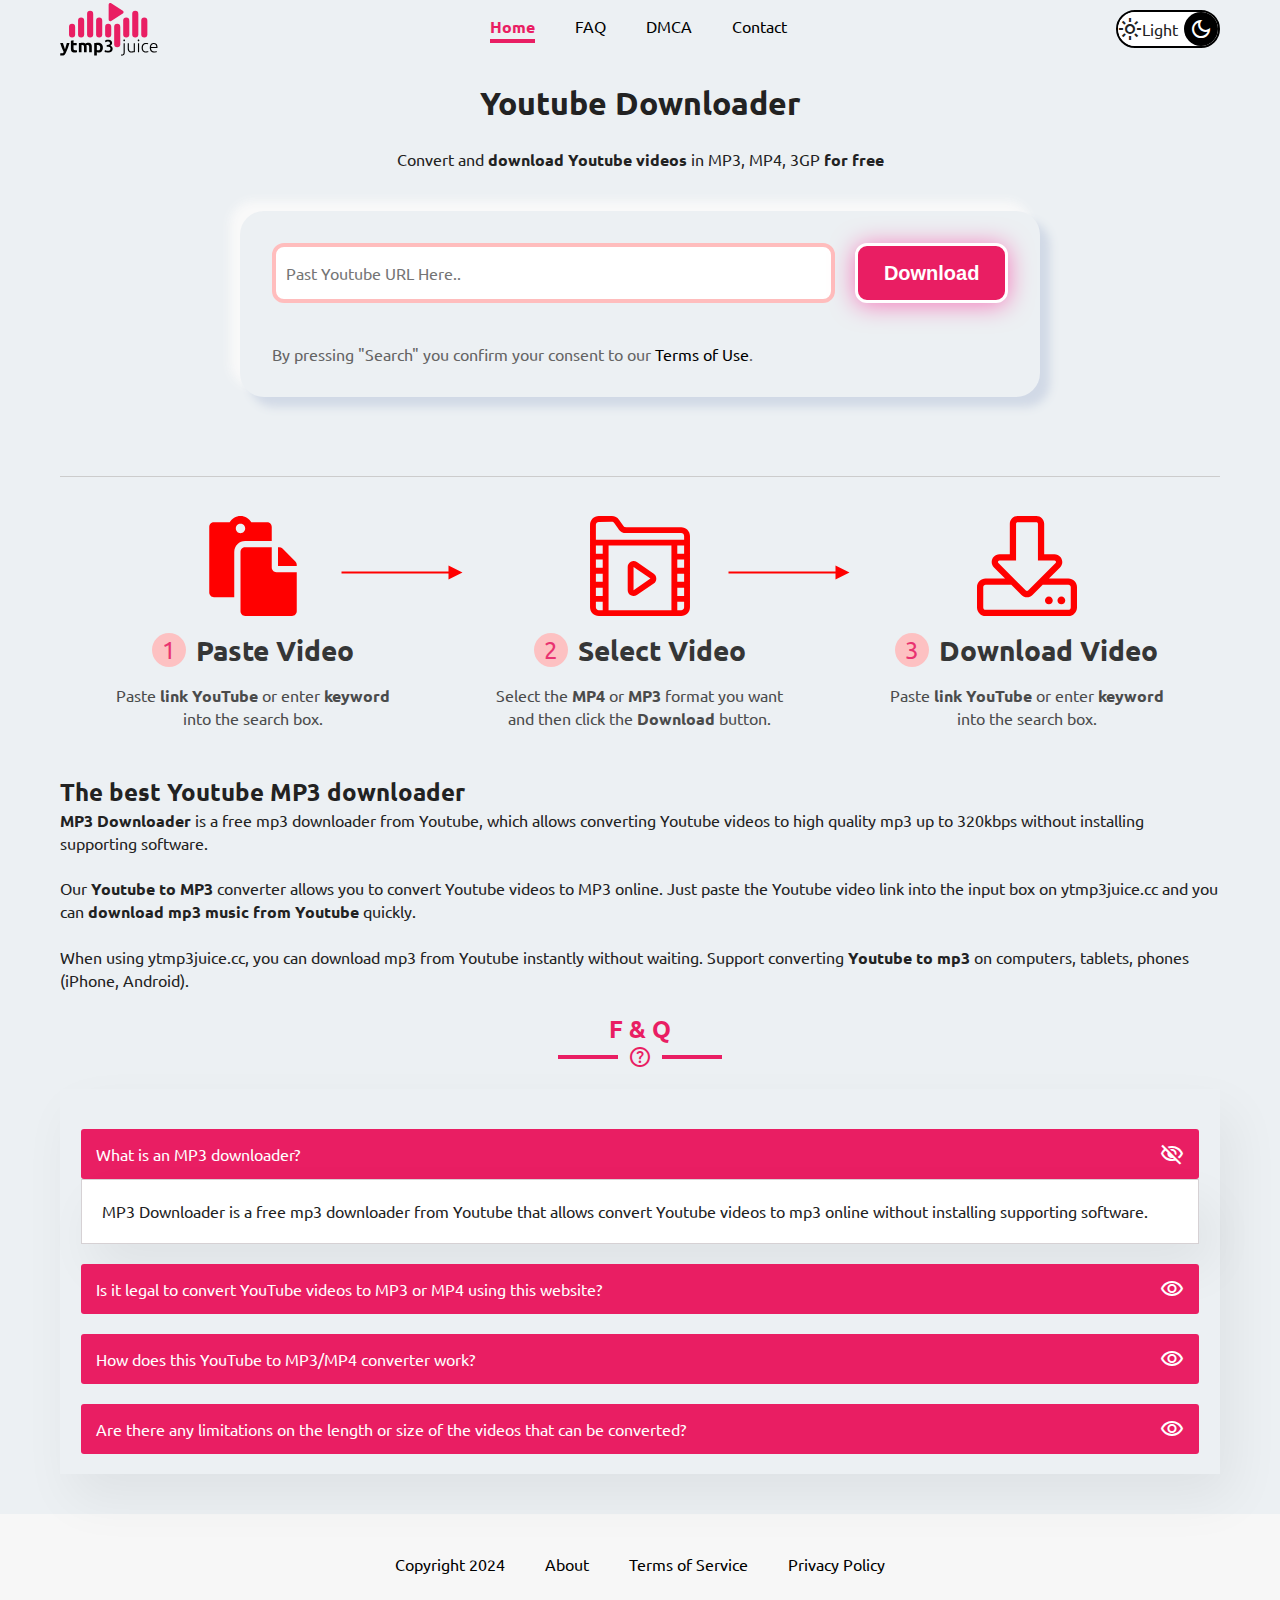
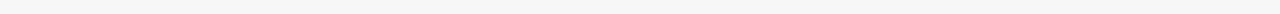
==== commit a9dbe9a0: "dark mode" ====
--- a/index.html
+++ b/index.html
@@ -50,7 +50,7 @@
   <header>
     <div class="content-container flex-between flex-align">
       <div class="logo flex-center">
-        <img src="./img/ytmp3juice-logo.svg" alt="ytmp3juice logo img">
+        <img id="logo" src="./img/ytmp3juice-logo.svg" alt="ytmp3juice logo img">
       </div>
       <nav>
         <ul class="flex">
@@ -60,7 +60,7 @@
           <li><a href="#">Contact</a></li>
         </ul>
       </nav>
-      <div class="mode toggle flex" onclick="this.classList.toggle('dark')">
+      <div id="toggleModButton" class="mode toggle flex" onclick="toggleDarkMode(this)">
         <input type="checkbox" name="dark-mode" id="dark-mode">
         <div class="light flex-align">
           <div class="icon flex-center">
@@ -97,12 +97,14 @@
       <p class="sub-title">Convert and <b>download Youtube videos</b> in MP3, MP4, 3GP <b>for free</b></p>
 
       <div class="search-container">
-        <form class="flex">
-          <input type="text" placeholder="Past Youtube URL Here.." required>
+        <form class="flex" onsubmit="generateIframe(event)">
+          <input id="youtubeUrlInput" type="text" placeholder="Past Youtube URL Here.." required>
           <button class="bubbly-button" type="submit">Download</button>
         </form>
         <p>By pressing "Search" you confirm your consent to our <a href="#">Terms of Use</a>.</p>
       </div>
+
+      <div id="iframeContainer"></div>
 
       <br>
       <hr>
@@ -272,6 +274,29 @@
   </footer>
 
 
+  <script>
+    // Function to check if dark mode is supported
+    function isDarkModeSupported() {
+      // Use the matchMedia method to check if dark mode is supported
+      return window.matchMedia('(prefers-color-scheme: dark)').matches;
+    }
+
+    // Function to initialize local storage based on user system
+    function initializeLocalStorage() {
+
+      // Check if dark mode is supported and not set in local storage
+      if (isDarkModeSupported() && localStorage.getItem('isDark') === null) {
+        // Set the initial value in local storage
+        localStorage.setItem('isDark', true);
+
+        // Optionally, you can also add the "dark" class to the body for immediate styling
+        document.body.classList.add('dark');
+      }
+    }
+
+    // Call the initialization function
+    initializeLocalStorage();
+  </script>
 
   <script src="js/vendor/modernizr-3.11.2.min.js"></script>
   <script src="js/plugins.js"></script>
--- a/css/style.css
+++ b/css/style.css
@@ -187,8 +187,28 @@
 }
 
 body {
+  width: 100%;
   background-color: #ecf0f3;
-  width: 100%;
+}
+body.dark {
+  background-color: #0f0f0f;
+  color: #f1f1f1;
+}
+body.dark a {
+  color: #f1f1f1;
+}
+body.dark .search-container {
+  background-color: #272727;
+  box-shadow: 10px 10px 10px #171717, -10px -10px 10px #000000;
+}
+body.dark .search-container input {
+  background-color: #121212;
+}
+body.dark .section-faq .collapsible {
+  background-color: #121212;
+}
+body.dark footer {
+  background-color: #000;
 }
 body .content-container {
   max-width: 1200px;
@@ -267,7 +287,6 @@
 }
 body main .search-container {
   background-color: #ecf0f3;
-  background: #f7f7f7;
   padding: 2rem;
   border-radius: 24px;
   max-width: 800px;
@@ -302,6 +321,14 @@
   font-size: 16px;
   color: #646464;
 }
+body main form body {
+  display: flex;
+  justify-content: center;
+  width: 100%;
+}
+body main form body #data {
+  width: 100% !important;
+}
 body main section.guide {
   flex-wrap: wrap;
   justify-content: space-around;
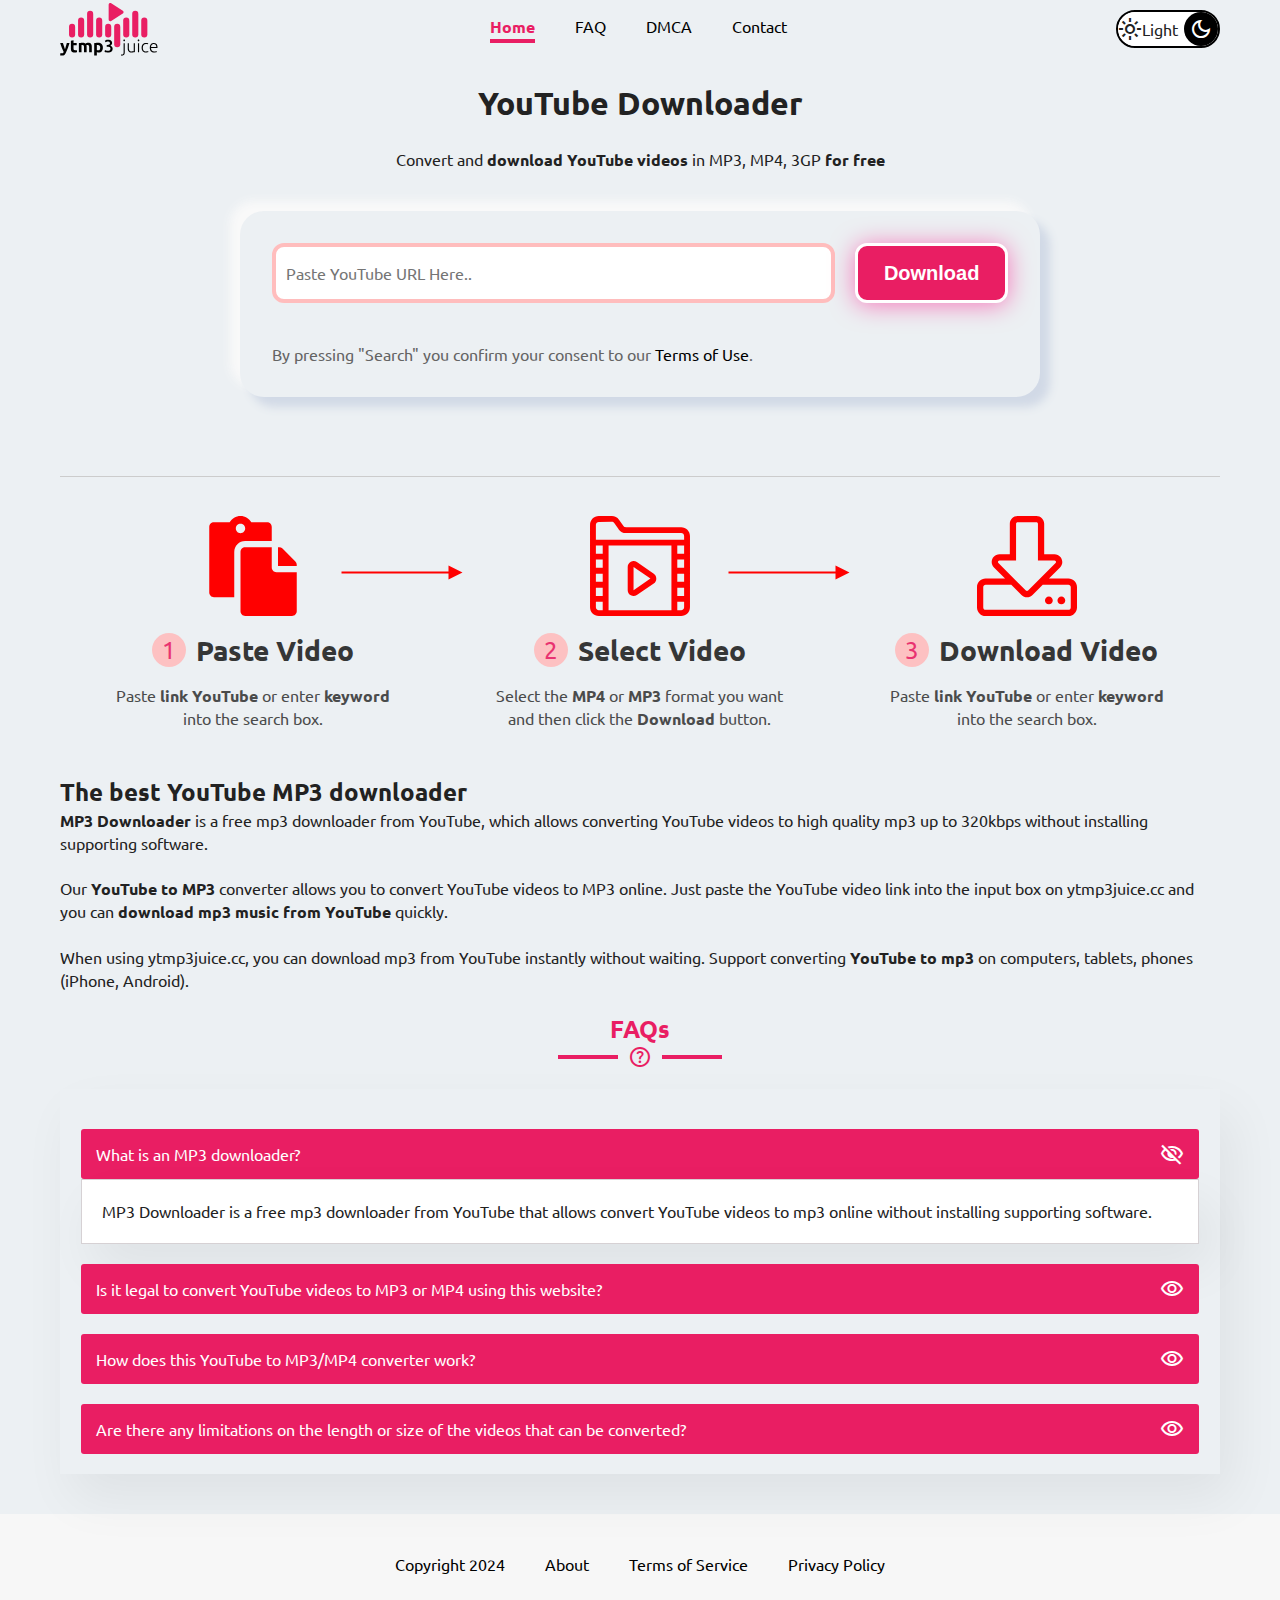
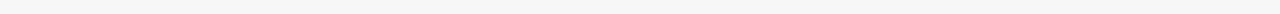
==== commit d6f4156a: "fix grammatical errors" ====
--- a/index.html
+++ b/index.html
@@ -2,6 +2,15 @@
 <html class="no-js" lang="">
 
 <head>
+  <!-- Google tag (gtag.js) -->
+  <script async src="https://www.googletagmanager.com/gtag/js?id=G-HN6L0SSZT9"></script>
+  <script>
+    window.dataLayer = window.dataLayer || [];
+    function gtag() { dataLayer.push(arguments); }
+    gtag('js', new Date());
+
+    gtag('config', 'G-HN6L0SSZT9');
+  </script>
   <meta charset="UTF-8">
   <meta name="viewport" content="width=device-width, initial-scale=1.0">
   <meta name="description"
@@ -9,8 +18,10 @@
   <meta name="keywords"
     content="YouTube to MP3, YouTube converter, MP3 converter, free MP3 download, YouTube downloader">
 
+  <link rel="sitemap" type="application/xml" title="Sitemap" href="https://ytmp3juice.cc/sitemap.xml">
+
   <!-- Favicon -->
-  <link rel="icon" href="favicon.ico" type="image/x-icon">
+  <link rel="icon" href="/favicon.ico" type="image/x-icon">
 
   <!-- Open Graph Meta Tags -->
   <meta property="og:title" content="YTMP3Juice - Free YouTube to MP3 Converter">
@@ -31,33 +42,51 @@
   <!-- Title Tag -->
   <title>YTMP3Juice - Free YouTube to MP3 Converter</title>
 
-  <link rel="manifest" href="site.webmanifest">
-  <link rel="apple-touch-icon" href="icon.png">
+  <link rel="manifest" href="/site.webmanifest">
+  <link rel="apple-touch-icon" href="/icon.png">
   <!-- Place favicon.ico in the root directory -->
 
   <link rel="stylesheet"
     href="https://fonts.googleapis.com/css2?family=Material+Symbols+Outlined:opsz,wght,FILL,GRAD@20..48,100..700,0..1,-50..200" />
-  <link rel="stylesheet" href="css/normalize.css">
-  <link rel="stylesheet" href="css/main.css">
-  <link rel="stylesheet" href="css/style.css" media="screen and (min-width: 768px)">
-  <link rel="stylesheet" href="css/mobile.css" media="screen and (max-width: 767px)">
+  <link rel="stylesheet" href="/css/normalize.css">
+  <link rel="stylesheet" href="/css/main.css">
+  <link rel="stylesheet" href="/css/index.css">
 
   <meta name="theme-color" content="#fafafa">
 </head>
 
 <body>
+  <div class="preloader-container">
+    <div class="preloader absolute-center">
+      <div class="play-button"></div>
+      <div class="bars-container">
+        <div class="bar"></div>
+        <div class="bar"></div>
+        <div class="bar"></div>
+        <div class="bar"></div>
+        <div class="bar"></div>
+        <div class="bar"></div>
+        <div class="bar"></div>
+        <div class="bar"></div>
+        <div class="bar"></div>
+      </div>
+      <div class="text">
+        <span><b>ytmp3 </b></span><span> juice</span>
+      </div>
+    </div>
+  </div>
 
   <header>
     <div class="content-container flex-between flex-align">
-      <div class="logo flex-center">
-        <img id="logo" src="./img/ytmp3juice-logo.svg" alt="ytmp3juice logo img">
-      </div>
+      <a href="/" class="logo flex-center">
+        <img id="logo" src="/img/ytmp3juice-logo.svg" alt="ytmp3juice logo img">
+      </a>
       <nav>
         <ul class="flex">
-          <li><a class="active" href="#">Home</a></li>
-          <li><a href="#">FAQ</a></li>
-          <li><a href="#">DMCA</a></li>
-          <li><a href="#">Contact</a></li>
+          <li><a class="active" href="/">Home</a></li>
+          <li><a href="/pages/faqs.html">FAQ</a></li>
+          <li><a href="/pages/DMCA.html">DMCA</a></li>
+          <li><a href="/pages/contact.html">Contact</a></li>
         </ul>
       </nav>
       <div id="toggleModButton" class="mode toggle flex" onclick="toggleDarkMode(this)">
@@ -93,15 +122,15 @@
 
   <main>
     <div class="content-container">
-      <h1 class="title">Youtube Downloader</h1>
-      <p class="sub-title">Convert and <b>download Youtube videos</b> in MP3, MP4, 3GP <b>for free</b></p>
+      <h1 class="title">YouTube Downloader</h1>
+      <p class="sub-title">Convert and <b>download YouTube videos</b> in MP3, MP4, 3GP <b>for free</b></p>
 
       <div class="search-container">
         <form class="flex" onsubmit="generateIframe(event)">
-          <input id="youtubeUrlInput" type="text" placeholder="Past Youtube URL Here.." required>
+          <input id="YouTubeUrlInput" type="text" placeholder="Paste YouTube URL Here.." required>
           <button class="bubbly-button" type="submit">Download</button>
         </form>
-        <p>By pressing "Search" you confirm your consent to our <a href="#">Terms of Use</a>.</p>
+        <p>By pressing "Search" you confirm your consent to our <a href="/pages/terms.html">Terms of Use</a>.</p>
       </div>
 
       <div id="iframeContainer"></div>
@@ -113,7 +142,7 @@
       <section class="guide flex" id="why-section">
         <div class="step-card">
           <div class="icon">
-            <img src="./img/paste2.svg" alt="past icon">
+            <img src="/img/paste2.svg" alt="past icon">
           </div>
           <div class="title flex-center">
             <div class="count flex-center">1</div>
@@ -123,12 +152,12 @@
             Paste <b>link YouTube</b> or enter <b>keyword</b> into the search box.
           </p>
           <div class="next-arrow">
-            <img src="./img/line-with-arrow.svg" alt="">
+            <img src="/img/line-with-arrow.svg" alt="">
           </div>
         </div>
         <div class="step-card">
           <div class="icon">
-            <img src="./img/video.svg" alt="past icon">
+            <img src="/img/video.svg" alt="past icon">
           </div>
           <div class="title flex-center">
             <div class="count flex-center">2</div>
@@ -138,12 +167,12 @@
             Select the <b>MP4</b> or <b>MP3</b> format you want and then click the <b>Download</b> button.
           </p>
           <div class="next-arrow">
-            <img src="./img/line-with-arrow.svg" alt="">
+            <img src="/img/line-with-arrow.svg" alt="">
           </div>
         </div>
         <div class="step-card">
           <div class="icon">
-            <img src="./img/download.svg" alt="past icon">
+            <img src="/img/download.svg" alt="past icon">
           </div>
           <div class="title flex-center">
             <div class="count flex-center">3</div>
@@ -159,25 +188,25 @@
       <br>
 
       <section class="why-us">
-        <h2>The best Youtube MP3 downloader</h2>
+        <h2>The best YouTube MP3 downloader</h2>
         <p>
-          <b>MP3 Downloader</b> is a free mp3 downloader from Youtube, which allows converting Youtube videos to high
+          <b>MP3 Downloader</b> is a free mp3 downloader from YouTube, which allows converting YouTube videos to high
           quality mp3
           up to 320kbps without installing supporting software.
         </p><br>
-        <p>Our <b>Youtube to MP3</b> converter allows you to convert Youtube videos to MP3 online. Just paste the
-          Youtube video
-          link into the input box on ytmp3juice.cc and you can <b>download mp3 music from Youtube</b> quickly.
+        <p>Our <b>YouTube to MP3</b> converter allows you to convert YouTube videos to MP3 online. Just paste the
+          YouTube video
+          link into the input box on ytmp3juice.cc and you can <b>download mp3 music from YouTube</b> quickly.
         </p><br>
-        When using ytmp3juice.cc, you can download mp3 from Youtube instantly without waiting. Support converting
-        <b>Youtube
+        When using ytmp3juice.cc, you can download mp3 from YouTube instantly without waiting. Support converting
+        <b>YouTube
           to mp3</b> on computers, tablets, phones (iPhone, Android).
       </section>
 
       <section class="section-faq">
         <div class="section-container">
           <div class="label">
-            <h2>F & Q</h2>
+            <h2>FAQs</h2>
             <div class="ln">
               <span class="material-symbols-outlined">
                 <!-- fiber_manual_record -->
@@ -199,7 +228,7 @@
                   </div>
                   <div class="collapsible">
                     <p>
-                      MP3 Downloader is a free mp3 downloader from Youtube that allows convert Youtube videos to mp3
+                      MP3 Downloader is a free mp3 downloader from YouTube that allows convert YouTube videos to mp3
                       online without installing supporting software.
                     </p>
                   </div>
@@ -266,9 +295,9 @@
     <div class="content-container flex-center">
       <ul class="flex">
         <li><a href="#">Copyright 2024</a></li>
-        <li><a href="#">About</a></li>
-        <li><a href="#">Terms of Service</a></li>
-        <li><a href="#">Privacy Policy</a></li>
+        <li><a href="/pages/about.html">About</a></li>
+        <li><a href="/pages/terms.html">Terms of Service</a></li>
+        <li><a href="/pages/policy.html">Privacy Policy</a></li>
       </ul>
     </div>
   </footer>
@@ -287,10 +316,7 @@
       // Check if dark mode is supported and not set in local storage
       if (isDarkModeSupported() && localStorage.getItem('isDark') === null) {
         // Set the initial value in local storage
-        localStorage.setItem('isDark', true);
-
-        // Optionally, you can also add the "dark" class to the body for immediate styling
-        document.body.classList.add('dark');
+        localStorage.setItem('isDark', 'enabled');
       }
     }
 
@@ -298,18 +324,9 @@
     initializeLocalStorage();
   </script>
 
-  <script src="js/vendor/modernizr-3.11.2.min.js"></script>
-  <script src="js/plugins.js"></script>
-  <script src="js/main.js"></script>
-
-  <!-- Google Analytics: change UA-XXXXX-Y to be your site's ID. -->
-  <!--
-  <script>
-    window.ga = function () { ga.q.push(arguments) }; ga.q = []; ga.l = +new Date;
-    ga('create', 'UA-XXXXX-Y', 'auto'); ga('set', 'anonymizeIp', true); ga('set', 'transport', 'beacon'); ga('send', 'pageview')
-  </script>
-  <script src="https://www.google-analytics.com/analytics.js" async></script>
-  -->
+  <script src="/js/vendor/modernizr-3.11.2.min.js"></script>
+  <script src="/js/plugins.js"></script>
+  <script src="/js/main.js"></script>
 </body>
 
 </html>--- a/css/index.css
+++ b/css/index.css
@@ -0,0 +1,907 @@
+@import url("https://fonts.googleapis.com/css2?family=Ubuntu:wght@400;500;700&display=swap");
+* {
+  margin: 0;
+  padding: 0;
+  box-sizing: border-box;
+  font-family: "Ubuntu", sans-serif;
+}
+
+.absolute-center {
+  position: absolute;
+  top: 50%;
+  left: 50%;
+  transform: translate(-50%, -50%);
+}
+
+.hidden {
+  display: none;
+}
+
+.flex-center {
+  display: flex;
+  justify-content: center;
+  align-items: center;
+}
+
+.flex-between {
+  display: flex;
+  justify-content: space-between;
+}
+
+.flex-align {
+  display: flex;
+  align-items: center;
+}
+
+.flex {
+  display: flex;
+}
+
+a {
+  text-decoration: none;
+  color: #000;
+  cursor: pointer;
+}
+
+button:hover {
+  cursor: pointer;
+}
+
+button,
+input {
+  outline: none;
+  border: none;
+  border-radius: 4px;
+}
+
+body::-webkit-scrollbar,
+.scroll::-webkit-scrollbar {
+  width: 10px;
+  background: #000;
+}
+body::-webkit-scrollbar-track,
+.scroll::-webkit-scrollbar-track {
+  -webkit-box-shadow: inset 0px 0px 6px rgba(0, 0, 0, 0.3);
+}
+body::-webkit-scrollbar-thumb,
+.scroll::-webkit-scrollbar-thumb {
+  background-color: #e91e63;
+}
+
+.section-faq {
+  margin-bottom: 40px;
+}
+.section-faq .label {
+  display: flex;
+  flex-direction: column;
+  justify-content: center;
+  align-items: center;
+  margin: 20px 0;
+}
+.section-faq .label h2 {
+  color: #e91e63;
+}
+.section-faq .label .ln {
+  display: flex;
+  align-items: center;
+}
+.section-faq .label .ln span {
+  color: #e91e63;
+  margin: 0 10px;
+}
+.section-faq .label .ln::before,
+.section-faq .label .ln::after {
+  content: "";
+  display: block;
+  width: 60px;
+  height: 4px;
+  background: #e91e63;
+}
+
+.faqsItem {
+  display: flex;
+  justify-content: space-between;
+  align-items: center;
+  width: 100%;
+}
+.faqsItem .icon-container {
+  font-size: 24px;
+}
+
+.section-faq .box {
+  position: relative;
+  display: flex;
+  justify-content: space-between;
+}
+
+.section-faq .box .form {
+  width: 100%;
+  padding: 20px 21px;
+  box-shadow: 12px 24px 50px 0 rgba(0, 0, 0, 0.06);
+}
+
+.section-faq .faq-list .faq .faq-question {
+  background-color: #e91e63;
+  min-height: 50px;
+  display: flex;
+  align-items: center;
+  justify-content: space-between;
+  padding: 10px 15px;
+  color: #fff;
+  border-radius: 3px;
+  cursor: pointer;
+  margin-top: 20px;
+}
+
+.section-faq .faq-list .faq .faq-question a {
+  color: white;
+  width: 100%;
+  display: flex;
+  align-items: center;
+  justify-content: space-between;
+}
+
+.section-faq .faq-list .faq .faq-question:hover {
+  background-color: #e91e63;
+}
+
+.section-faq .collapsible {
+  padding: 20px;
+  border: 1px solid #d6d1d4;
+  background-color: white;
+  box-shadow: 12px 24px 50px 0 rgba(0, 0, 0, 0.06);
+  transition: display 0.5s ease;
+  -webkit-transition: display 0.5s ease;
+  -moz-transition: display 0.5s ease;
+  -o-transition: display 0.5s ease;
+}
+
+.section-faq .collapsible .hidden {
+  display: none;
+  -webkit-transition: display 0.5s ease;
+  -moz-transition: display 0.5s ease;
+  -o-transition: display 0.5s ease;
+}
+
+.bubbly-button {
+  font-family: "Helvetica", "Arial", sans-serif;
+  -webkit-appearance: none;
+  -moz-appearance: none;
+       appearance: none;
+  background-color: #ff0081;
+  color: #fff;
+  border-radius: 4px;
+  border: none;
+  cursor: pointer;
+  position: relative;
+  transition: transform ease-in 0.1s, box-shadow ease-in 0.25s;
+  box-shadow: 0 2px 25px rgba(255, 0, 130, 0.5);
+}
+.bubbly-button:focus {
+  outline: 0;
+}
+.bubbly-button:active {
+  transform: scale(0.9);
+  background-color: #e60074;
+  box-shadow: 0 2px 25px rgba(255, 0, 130, 0.2);
+}
+
+section.contact-container {
+  display: flex;
+  justify-content: center;
+  align-items: center;
+  min-height: 100vh;
+  background: #e91e63;
+}
+section.contact-container .container {
+  position: relative;
+  min-width: 1100px;
+  min-height: 550px;
+  display: flex;
+  z-index: 2;
+}
+section.contact-container .container .contactInfo {
+  position: absolute;
+  top: 40px;
+  width: 350px;
+  height: calc(100% - 80px);
+  background: #e91e63;
+  z-index: 1;
+  padding: 40px;
+  display: flex;
+  justify-content: center;
+  flex-direction: column;
+  justify-content: space-between;
+  box-shadow: 0 20px 25px rgba(0, 0, 0, 0.15);
+}
+section.contact-container .container .contactInfo h2 {
+  color: #fff;
+  font-size: 24px;
+  font-weight: 500;
+}
+section.contact-container .container .contactInfo ul.info {
+  position: relative;
+  margin: 20px 0;
+}
+section.contact-container .container .contactInfo ul.info li {
+  position: relative;
+  list-style: none;
+  display: flex;
+  margin: 20px 0;
+  cursor: pointer;
+  align-items: flex-start;
+}
+section.contact-container .container .contactInfo ul.info li span:nth-child(1) {
+  width: 30px;
+  min-width: 30px;
+}
+section.contact-container .container .contactInfo ul.info li span:nth-child(1) img {
+  max-width: 100%;
+  filter: invert(1);
+}
+section.contact-container .container .contactInfo ul.info li span:nth-child(2) {
+  color: #fff;
+  margin-left: 10px;
+  font-weight: 300;
+}
+section.contact-container .container .contactInfo ul.sci {
+  position: relative;
+  display: flex;
+}
+section.contact-container .container .contactInfo ul.sci li {
+  list-style: none;
+  margin-right: 15px;
+}
+section.contact-container .container .contactInfo ul.sci li a {
+  text-decoration: none;
+}
+section.contact-container .container .contactInfo ul.sci li a img {
+  filter: invert(1);
+}
+section.contact-container .container .contactForm {
+  position: absolute;
+  padding: 70px 50px;
+  padding-left: 250px;
+  margin-left: 150px;
+  width: calc(100% - 150px);
+  height: 100%;
+  background: #fff;
+  box-shadow: 0 50px 50px rgba(0, 0, 0, 0.25);
+}
+section.contact-container .container .contactForm h2 {
+  color: #0f3959;
+  font-size: 24px;
+  font-weight: 500;
+}
+section.contact-container .container .contactForm .formBox {
+  position: relative;
+  display: flex;
+  justify-content: space-between;
+  flex-wrap: wrap;
+  padding-top: 30px;
+}
+section.contact-container .container .contactForm .formBox .inputBox {
+  position: relative;
+  margin-bottom: 35px;
+}
+section.contact-container .container .contactForm .formBox .inputBox.w50 {
+  width: 47%;
+}
+section.contact-container .container .contactForm .formBox .inputBox.w100 {
+  width: 100%;
+}
+section.contact-container .container .contactForm .formBox .inputBox input,
+section.contact-container .container .contactForm .formBox .inputBox textarea {
+  width: 100%;
+  resize: none;
+  padding: 5px 0;
+  font-size: 18px;
+  font-weight: 300;
+  color: #333;
+  border: none;
+  outline: none;
+  border-bottom: 1px solid #777;
+}
+section.contact-container .container .contactForm .formBox .inputBox textarea {
+  height: 120px;
+}
+section.contact-container .container .contactForm .formBox .inputBox span {
+  position: absolute;
+  left: 0;
+  padding: 5px 0;
+  pointer-events: none;
+  font-size: 18px;
+  font-weight: 300;
+  transition: 0.3s;
+}
+section.contact-container .container .contactForm .formBox .inputBox input:focus ~ span,
+section.contact-container .container .contactForm .formBox .inputBox input:valid ~ span,
+section.contact-container .container .contactForm .formBox .inputBox textarea:focus ~ span,
+section.contact-container .container .contactForm .formBox .inputBox textarea:valid ~ span {
+  transform: translateY(-20px);
+  font-size: 12px;
+  font-weight: 400;
+  letter-spacing: 1px;
+  color: #e91e63;
+  font-weight: 500;
+}
+section.contact-container .container .contactForm .formBox .inputBox input[type=submit] {
+  position: relative;
+  cursor: pointer;
+  background: #e91e63;
+  color: #fff;
+  border: none;
+  max-width: 150px;
+  padding: 12px;
+}
+section.contact-container .container .contactForm .formBox .inputBox input[type=submit]:hover {
+  background: #0d948b;
+}
+
+/*responsive*/
+@media (max-width: 1200px) {
+  section.contact-container .container {
+    width: 90%;
+    min-width: auto;
+    margin: 20px;
+    box-shadow: 0 20px 50px rgba(0, 0, 0, 0.2);
+  }
+  section.contact-container .container .contactInfo {
+    top: 0;
+    height: 550px;
+    position: relative;
+    box-shadow: none;
+  }
+  section.contact-container .container .contactForm {
+    position: relative;
+    width: calc(100% - 350px);
+    padding-left: 0px;
+    margin-left: 0;
+    padding: 40px;
+    height: 550px;
+    box-shadow: none;
+  }
+}
+@media (max-width: 991px) {
+  section.contact-container .container {
+    display: flex;
+    flex-direction: column-reverse;
+  }
+  section.contact-container .container .contactForm {
+    width: 100%;
+    height: auto;
+  }
+  section.contact-container .container .contactInfo {
+    width: 100%;
+    height: auto;
+    flex-direction: row;
+  }
+  section.contact-container .container .contactInfo ul.sci {
+    position: relative;
+    display: flex;
+    justify-content: center;
+    align-items: center;
+  }
+}
+@media (max-width: 600px) {
+  section.contact-container .container .contactForm {
+    padding: 25px;
+  }
+  section.contact-container .container .contactInfo {
+    padding: 25px;
+    flex-direction: column;
+    align-items: flex-start;
+  }
+  section.contact-container .container .contactInfo ul.sci {
+    margin-top: 40px;
+  }
+  section.contact-container .container .contactForm .formBox .inputBox.w50 {
+    width: 100%;
+  }
+}
+body.dark {
+  background-color: #0f0f0f;
+  color: #f1f1f1;
+}
+body.dark a {
+  color: #f1f1f1;
+}
+body.dark .search-container {
+  background-color: #272727;
+  box-shadow: 10px 10px 10px #171717, -10px -10px 10px #000000;
+}
+body.dark .search-container input {
+  background-color: #121212;
+  color: #fff;
+}
+body.dark .section-faq .collapsible {
+  background-color: #121212;
+}
+body.dark footer {
+  background-color: #000;
+}
+body.dark .contactForm {
+  background-color: #0f0f0f !important;
+}
+body.dark .contactForm h2 {
+  color: #f1f1f1 !important;
+}
+body.dark .contactForm input,
+body.dark .contactForm textarea {
+  background-color: #272727 !important;
+  color: #fff !important;
+}
+
+body {
+  width: 100%;
+  background-color: #ecf0f3;
+}
+
+.preloader-container {
+  position: fixed;
+  z-index: 99;
+  inset: 0;
+  width: 100vw;
+  height: 100vh;
+  background: #fff;
+  transition: opacity 0.5s ease, visibility 0.5s ease;
+}
+.preloader-container .preloader .play-button {
+  width: 0;
+  height: 0;
+  border-style: solid;
+  border-width: 20px 0 20px 35px;
+  border-color: transparent transparent transparent #e91e63;
+  animation: text-pulse 1s ease infinite;
+  margin: 0 auto;
+}
+.preloader-container .preloader .bars-container {
+  display: flex;
+  gap: 10px;
+  height: 80px;
+  align-items: center;
+}
+.preloader-container .preloader .bars-container .bar {
+  width: 15px;
+  height: 60px;
+  background: #e91e63;
+  border-radius: 10px;
+  animation: music-waves 1s ease infinite;
+}
+.preloader-container .preloader .bars-container .bar:nth-child(1) {
+  animation-delay: -0.1s;
+}
+.preloader-container .preloader .bars-container .bar:nth-child(2) {
+  animation-delay: -0.2s;
+}
+.preloader-container .preloader .bars-container .bar:nth-child(3) {
+  animation-delay: -0.3s;
+}
+.preloader-container .preloader .bars-container .bar:nth-child(4) {
+  animation-delay: -0.4s;
+}
+.preloader-container .preloader .bars-container .bar:nth-child(5) {
+  animation-delay: -0.5s;
+}
+.preloader-container .preloader .bars-container .bar:nth-child(6) {
+  animation-delay: -0.6s;
+}
+.preloader-container .preloader .bars-container .bar:nth-child(7) {
+  animation-delay: -0.7s;
+}
+.preloader-container .preloader .bars-container .bar:nth-child(8) {
+  animation-delay: -0.8s;
+}
+.preloader-container .preloader .bars-container .bar:nth-child(9) {
+  animation-delay: -0.9s;
+}
+.preloader-container .preloader .text {
+  font-size: 40px;
+}
+
+.loaded .preloader-container {
+  opacity: 0;
+  visibility: hidden;
+}
+
+@keyframes music-waves {
+  0%, 100% {
+    height: 20px;
+  }
+  50% {
+    height: 70px;
+  }
+}
+@keyframes text-pulse {
+  0%, 100% {
+    transform: scale(1);
+  }
+  50% {
+    transform: scale(1.2);
+  }
+}
+@media (min-width: 769px) {
+  body .content-container {
+    max-width: 1200px;
+    margin: 0 auto;
+    padding: 0 20px;
+  }
+  body header {
+    height: 60px;
+  }
+  body header .logo {
+    max-width: 100px;
+  }
+  body header .logo img {
+    max-width: 100%;
+    max-height: 100%;
+  }
+  body header nav ul {
+    gap: 40px;
+    list-style: none;
+  }
+  body header nav ul a.active, body header nav ul a:hover {
+    color: #e91e63;
+    font-weight: bold;
+  }
+  body header nav ul a.active:after, body header nav ul a:hover:after {
+    content: "";
+    display: block;
+    width: 100%;
+    height: 4px;
+    background: #e91e63;
+  }
+  body header .mode {
+    width: 100px;
+    height: 34px;
+    background: #fff;
+    justify-content: space-between;
+    border-radius: 34px;
+    border: 2px solid #000;
+    box-sizing: content-box;
+    position: relative;
+    overflow: hidden;
+    cursor: pointer;
+    -webkit-user-select: none;
+       -moz-user-select: none;
+            user-select: none;
+  }
+  body header .mode input {
+    visibility: hidden;
+  }
+  body header .mode.dark .dark {
+    right: 0;
+  }
+  body header .mode > div {
+    width: 100%;
+    height: 34px;
+    border-radius: 34px;
+    position: absolute;
+  }
+  body header .mode > div.dark {
+    background: #000;
+    color: #fff;
+    right: -66px;
+    transition: right 0.2s ease;
+  }
+  body header .mode > div.dark .icon {
+    width: 34px;
+    height: 34px;
+    border-radius: 34px;
+  }
+  body header .mode > div.light {
+    background: #fff;
+  }
+  body main h1.title,
+  body main p.sub-title {
+    text-align: center;
+  }
+  body main .search-container {
+    background-color: #ecf0f3;
+    padding: 2rem;
+    border-radius: 24px;
+    max-width: 800px;
+    margin: 40px auto;
+    box-shadow: 10px 10px 10px #d1d9e6, -10px -10px 10px #f9f9f9;
+  }
+  body main .search-container form {
+    height: 60px;
+    gap: 20px;
+    margin-bottom: 40px;
+  }
+  body main .search-container form input {
+    border: 4px solid #ffbdbd;
+    border-radius: 12px;
+    width: 100%;
+    padding: 0 10px;
+  }
+  body main .search-container form input:hover, body main .search-container form input:focus {
+    border: 4px solid #e91e63 !important;
+  }
+  body main .search-container form button {
+    border-radius: 12px;
+    height: 100%;
+    background: #e91e63;
+    color: #fff;
+    width: 200px;
+    font-weight: bold;
+    font-size: 20px;
+    border: 3px solid #fff;
+  }
+  body main .search-container p {
+    font-size: 16px;
+    color: #646464;
+  }
+  body main form body {
+    display: flex;
+    justify-content: center;
+    width: 100%;
+  }
+  body main form body #data {
+    width: 100% !important;
+  }
+  body main section.guide {
+    flex-wrap: wrap;
+    justify-content: space-around;
+  }
+  body main section.guide .step-card {
+    max-width: 300px;
+    text-align: center;
+    position: relative;
+  }
+  body main section.guide .step-card .title {
+    gap: 10px;
+    font-size: 24px;
+    margin: 14px 0;
+    opacity: 0.9;
+  }
+  body main section.guide .step-card .title .count {
+    width: 34px;
+    height: 34px;
+    border-radius: 34px;
+    background: #ffbdbd;
+    color: #e91e63;
+  }
+  body main section.guide .step-card p {
+    text-align: center;
+    opacity: 0.8;
+  }
+  body main section.guide .step-card .next-arrow {
+    position: absolute;
+    top: 20%;
+    right: -20%;
+  }
+  body main .simple-page-container .sub-title {
+    max-width: 600px;
+    margin: 0 auto;
+  }
+  body main .simple-page-container section {
+    margin: 40px 0;
+  }
+  body main .simple-page-container section h2 {
+    margin-bottom: 20px;
+  }
+  body main .simple-page-container section p,
+  body main .simple-page-container section ul,
+  body main .simple-page-container section address {
+    padding-left: 40px;
+  }
+  body footer {
+    width: 100%;
+    height: 100px;
+    background: #f7f7f7;
+  }
+  body footer .content-container {
+    width: 100%;
+    height: 100%;
+  }
+  body footer ul {
+    list-style: none;
+    height: -moz-fit-content;
+    height: fit-content;
+    gap: 40px;
+  }
+}
+@media (max-width: 768px) {
+  body {
+    background-color: #ecf0f3;
+    width: 100%;
+  }
+  body .content-container {
+    width: 100%;
+    margin: 0 auto;
+    padding: 0 10px;
+  }
+  body header {
+    margin-bottom: 140px;
+    width: 100%;
+  }
+  body header .content-container {
+    height: 60px;
+  }
+  body header .logo {
+    max-width: 140px;
+    position: absolute;
+    top: 80px;
+    left: 50%;
+    transform: translateX(-50%);
+  }
+  body header .logo img {
+    max-width: 100%;
+    max-height: 100%;
+  }
+  body header nav {
+    width: 100%;
+    margin-right: 20px;
+  }
+  body header nav ul {
+    width: 100%;
+    gap: 20px;
+    list-style: none;
+    justify-content: space-between;
+  }
+  body header nav ul a.active, body header nav ul a:hover {
+    color: #e91e63;
+    font-weight: bold;
+  }
+  body header nav ul a.active:after, body header nav ul a:hover:after {
+    content: "";
+    display: block;
+    width: 100%;
+    height: 4px;
+    background: #e91e63;
+  }
+  body header .mode {
+    width: 34px;
+    min-width: 34px;
+    height: 34px;
+    background: #fff;
+    justify-content: space-between;
+    border-radius: 34px;
+    border: 2px solid #000;
+    box-sizing: content-box;
+    position: relative;
+    overflow: hidden;
+    cursor: pointer;
+    -webkit-user-select: none;
+       -moz-user-select: none;
+            user-select: none;
+  }
+  body header .mode .label {
+    display: none;
+  }
+  body header .mode input {
+    visibility: hidden;
+  }
+  body header .mode.dark .dark {
+    right: 0;
+  }
+  body header .mode > div {
+    width: 100%;
+    height: 34px;
+    border-radius: 34px;
+    position: absolute;
+  }
+  body header .mode > div .icon {
+    width: 34px;
+    height: 34px;
+    border-radius: 34px;
+  }
+  body header .mode > div.dark {
+    background: #000;
+    color: #fff;
+    right: -66px;
+    transition: right 0.2s ease;
+  }
+  body header .mode > div.light {
+    background: #fff;
+  }
+  body main h1.title,
+  body main p.sub-title {
+    text-align: center;
+  }
+  body main .search-container {
+    background-color: #ecf0f3;
+    background: #f7f7f7;
+    padding: 10px;
+    border-radius: 24px;
+    max-width: 800px;
+    margin: 40px auto;
+    box-shadow: 10px 10px 10px #d1d9e6, -10px -10px 10px #f9f9f9;
+  }
+  body main .search-container form {
+    gap: 20px;
+    margin-bottom: 40px;
+    flex-wrap: wrap;
+  }
+  body main .search-container form input {
+    border: 4px solid #ffbdbd;
+    border-radius: 12px;
+    width: 100%;
+    height: 60px;
+    padding: 0 10px;
+  }
+  body main .search-container form input:hover, body main .search-container form input:focus {
+    border: 4px solid #e91e63 !important;
+  }
+  body main .search-container form button {
+    border-radius: 12px;
+    height: 60px;
+    width: 100%;
+    background: #e91e63;
+    color: #fff;
+    font-weight: bold;
+    font-size: 20px;
+    border: 3px solid #fff;
+  }
+  body main .search-container p {
+    font-size: 16px;
+    color: #646464;
+  }
+  body main section.guide {
+    flex-wrap: wrap;
+    justify-content: space-around;
+  }
+  body main section.guide .step-card {
+    max-width: 300px;
+    text-align: center;
+    position: relative;
+    margin-bottom: 40px;
+  }
+  body main section.guide .step-card .title {
+    gap: 10px;
+    font-size: 24px;
+    margin: 14px 0;
+    opacity: 0.9;
+  }
+  body main section.guide .step-card .title .count {
+    width: 34px;
+    height: 34px;
+    border-radius: 34px;
+    background: #ffbdbd;
+    color: #e91e63;
+  }
+  body main section.guide .step-card p {
+    text-align: center;
+    opacity: 0.8;
+  }
+  body main section.guide .step-card .next-arrow {
+    position: absolute;
+    top: 20%;
+    right: -20%;
+    transform: rotate(90deg);
+  }
+  body main .simple-page-container .sub-title {
+    max-width: 600px;
+    margin: 0 auto;
+  }
+  body main .simple-page-container section {
+    margin: 40px 0;
+  }
+  body main .simple-page-container section h2 {
+    margin-bottom: 20px;
+  }
+  body main .simple-page-container section p,
+  body main .simple-page-container section ul,
+  body main .simple-page-container section address {
+    padding-left: 40px;
+  }
+  body footer {
+    width: 100%;
+    height: 100px;
+    background: #f7f7f7;
+    text-align: center;
+  }
+  body footer .content-container {
+    width: 100%;
+    height: 100%;
+  }
+  body footer ul {
+    list-style: none;
+    height: -moz-fit-content;
+    height: fit-content;
+    display: flex;
+    justify-content: space-between;
+    gap: 20px;
+  }
+}/*# sourceMappingURL=index.css.map */